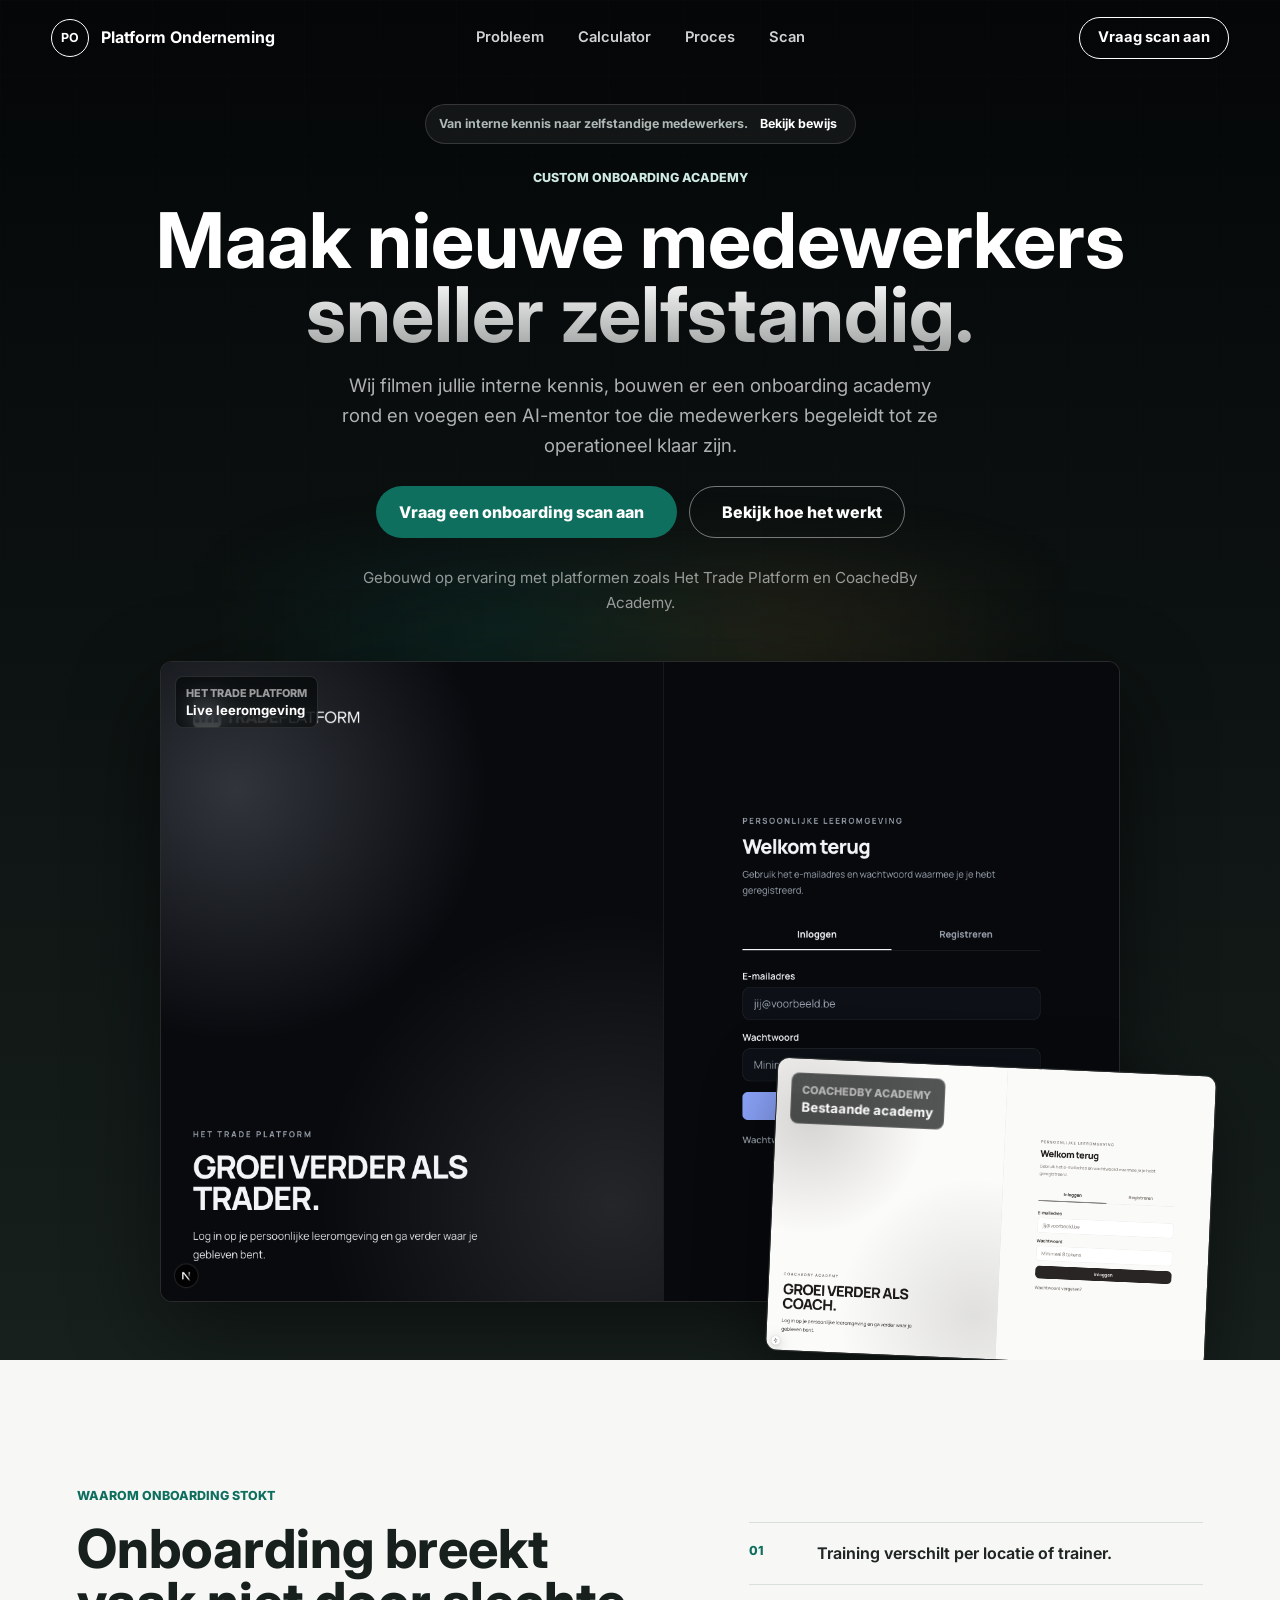
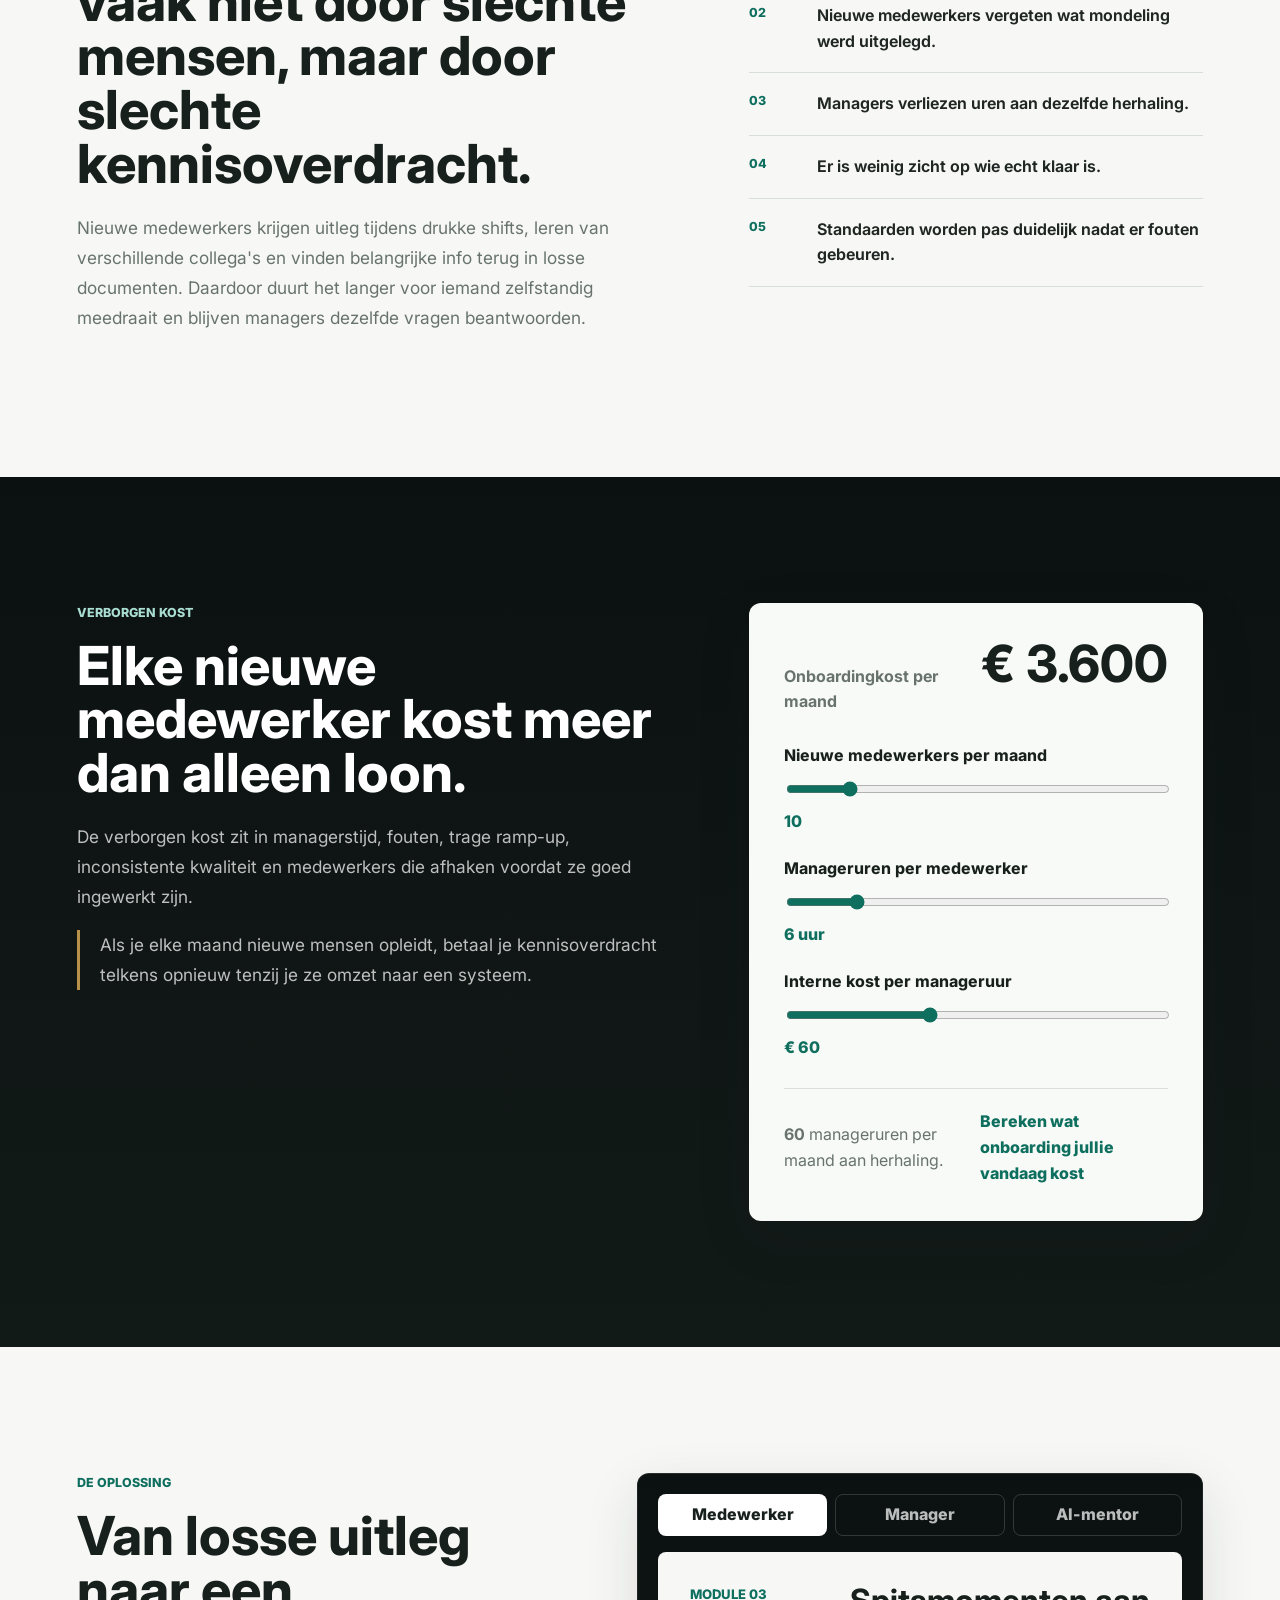
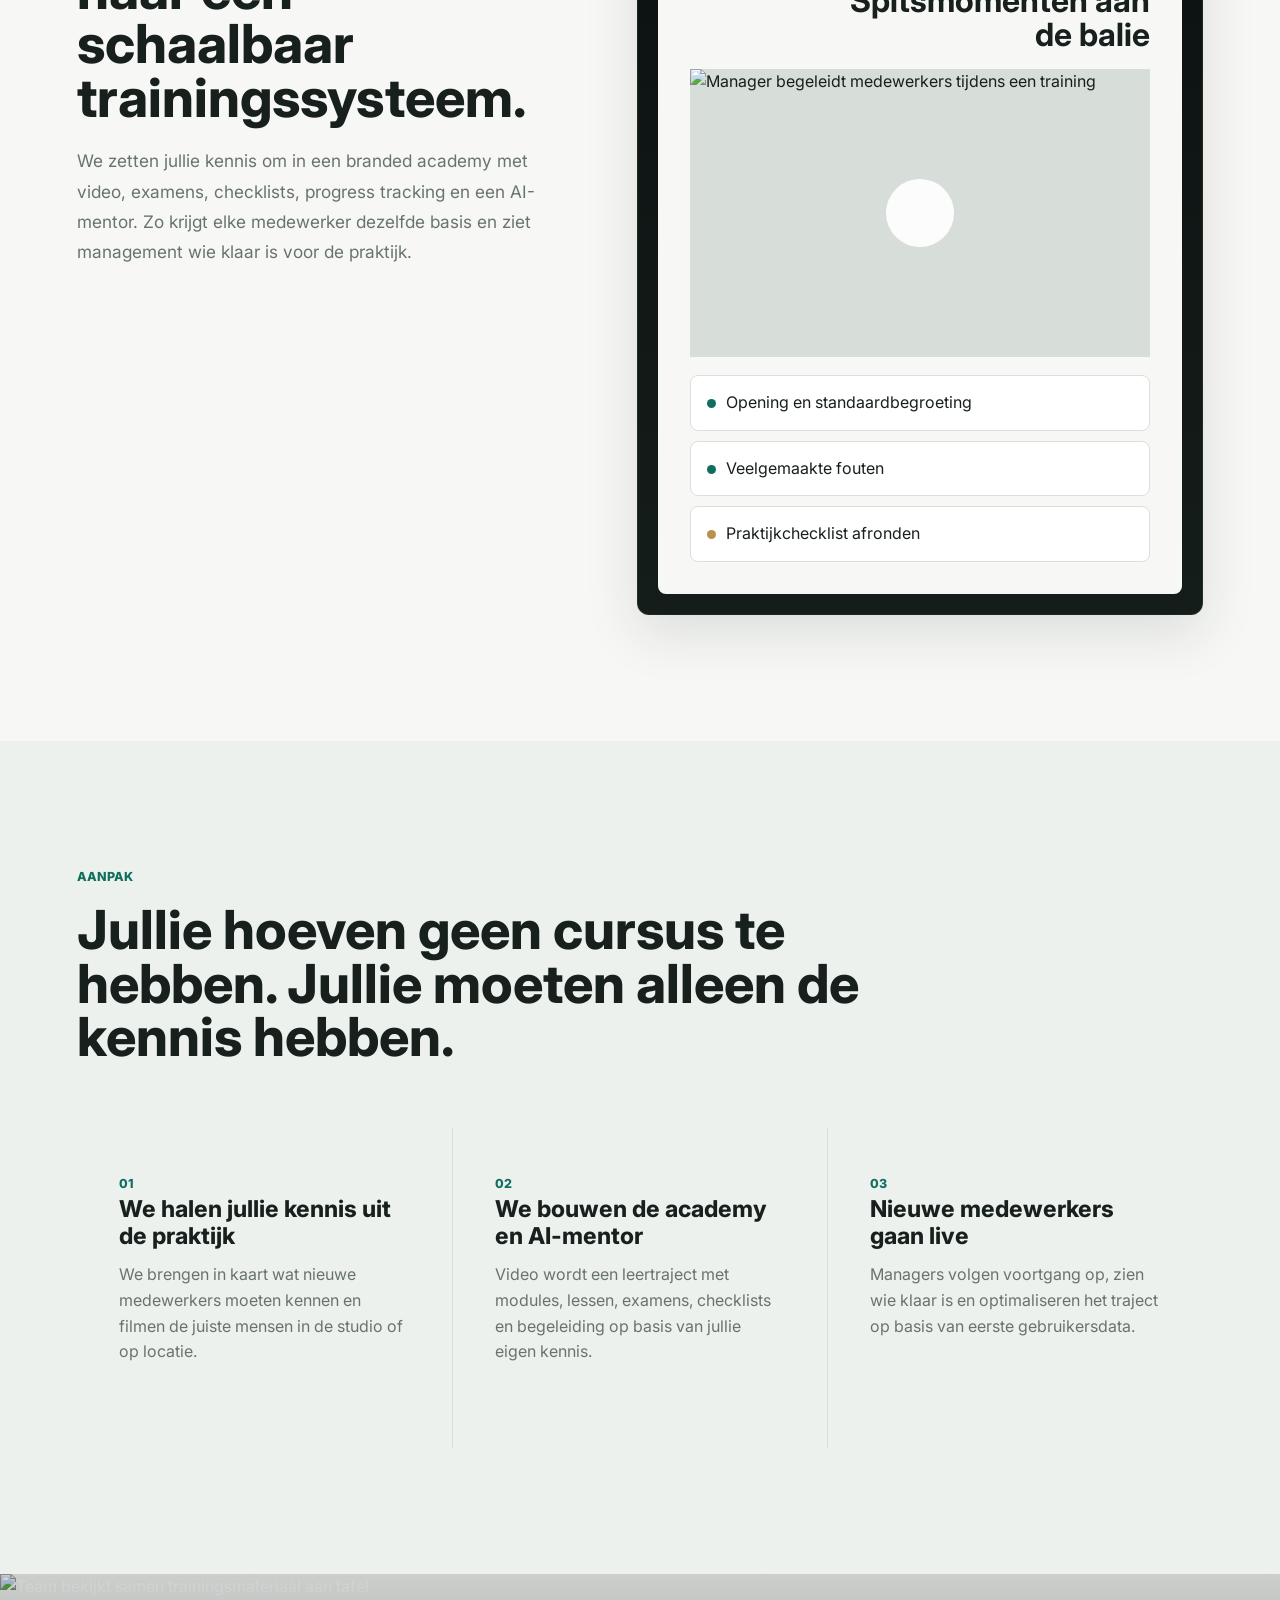
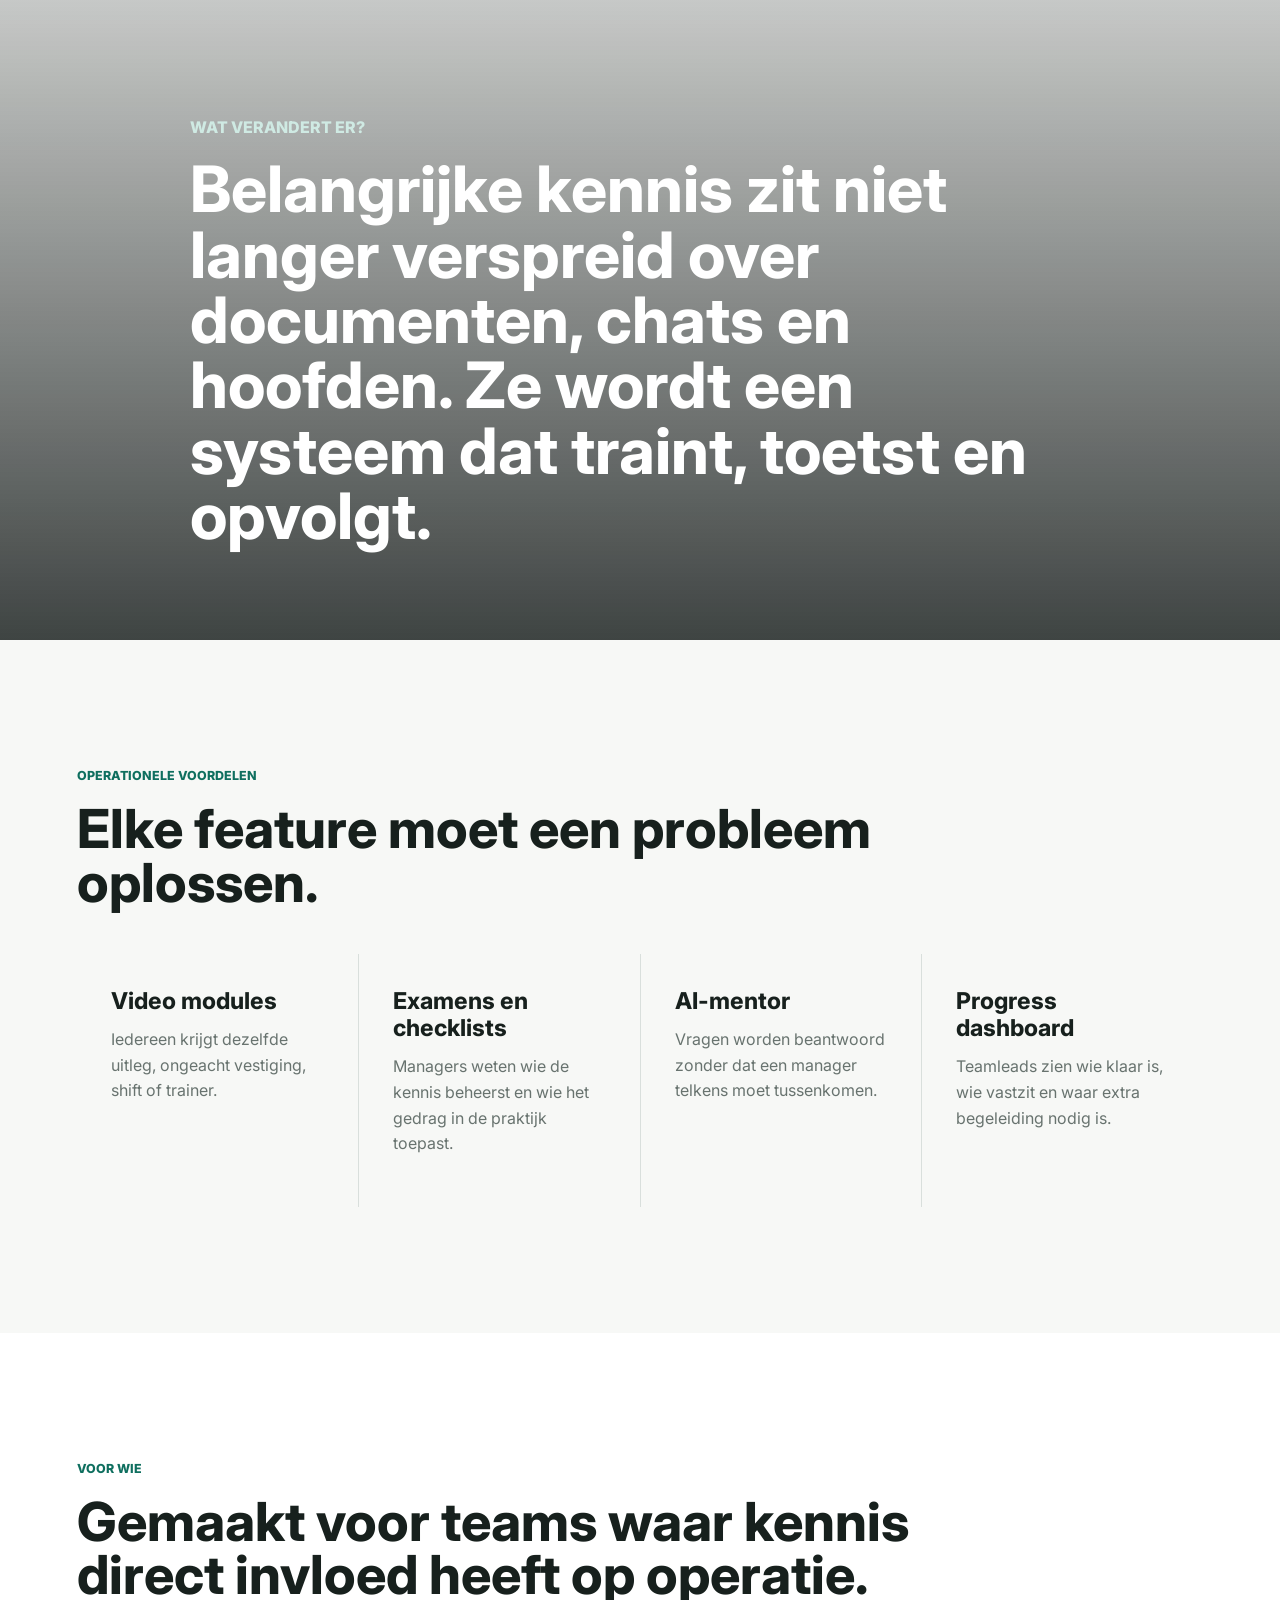
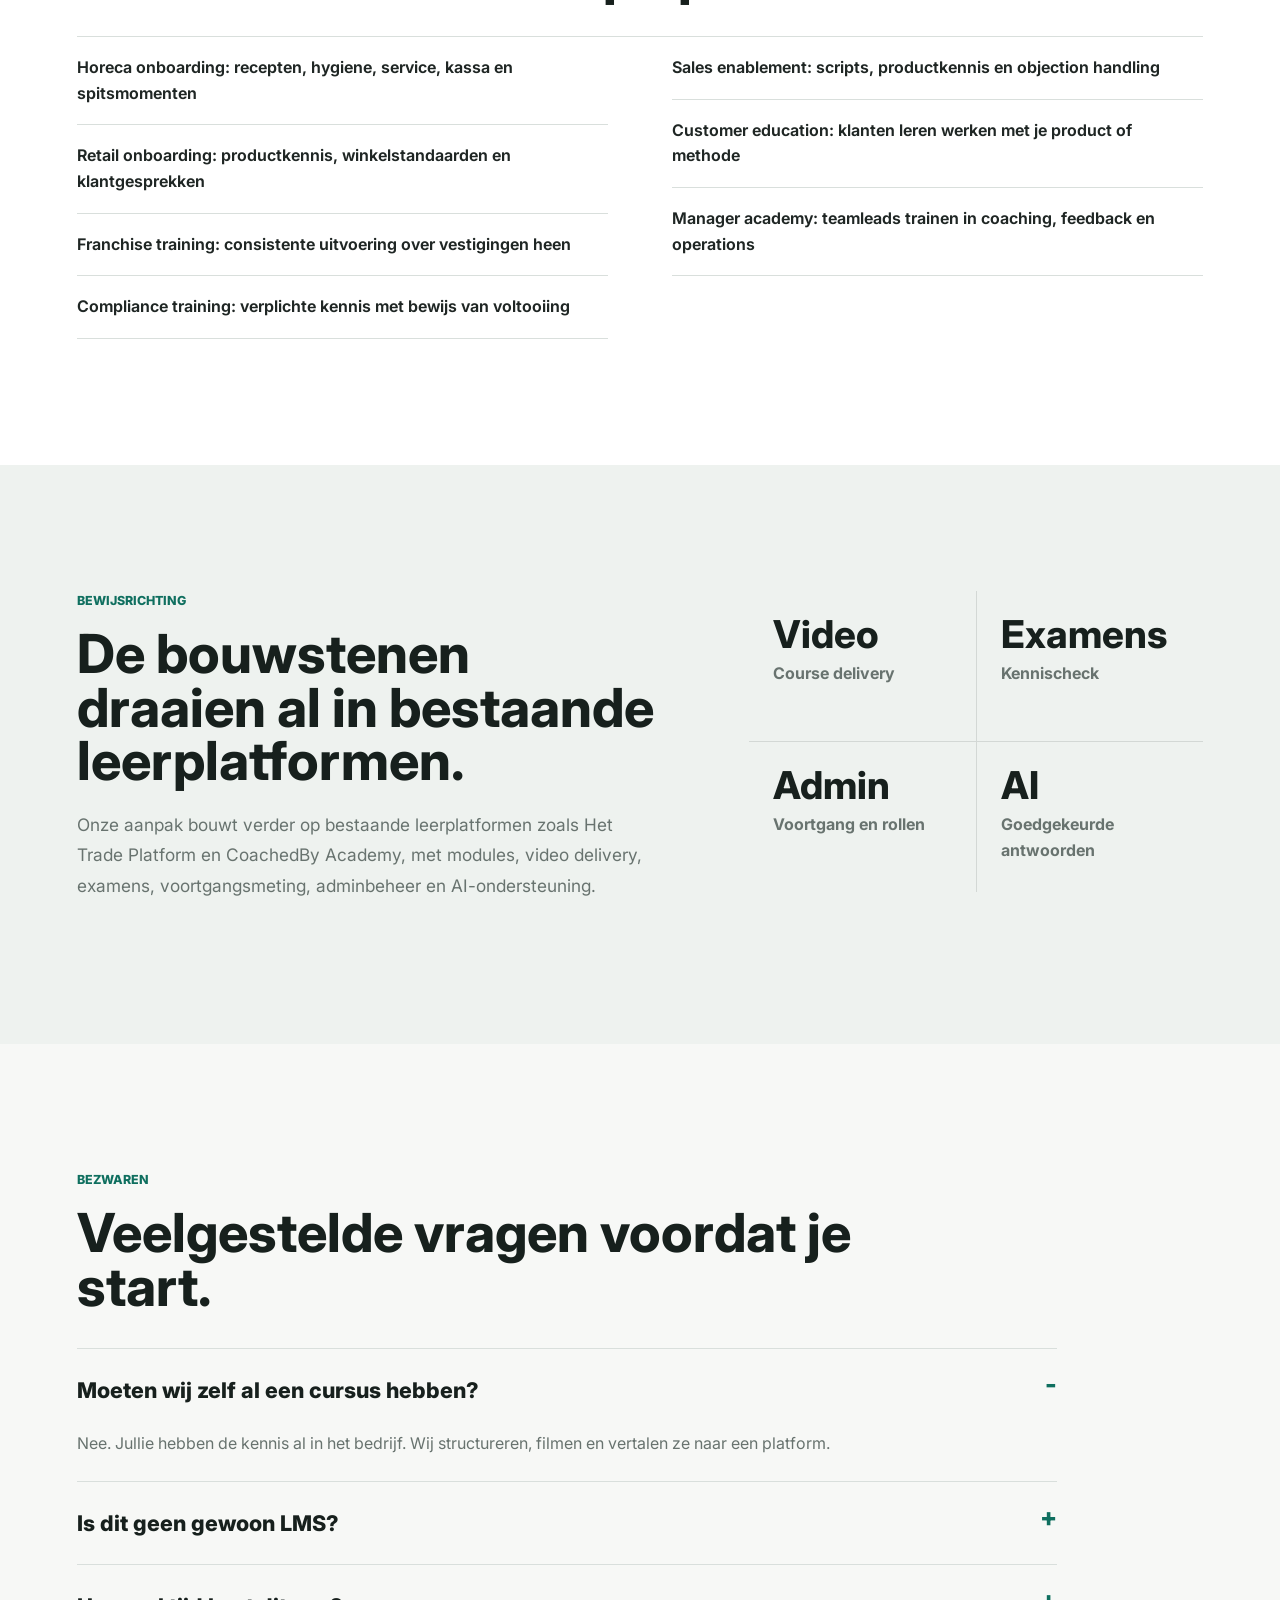
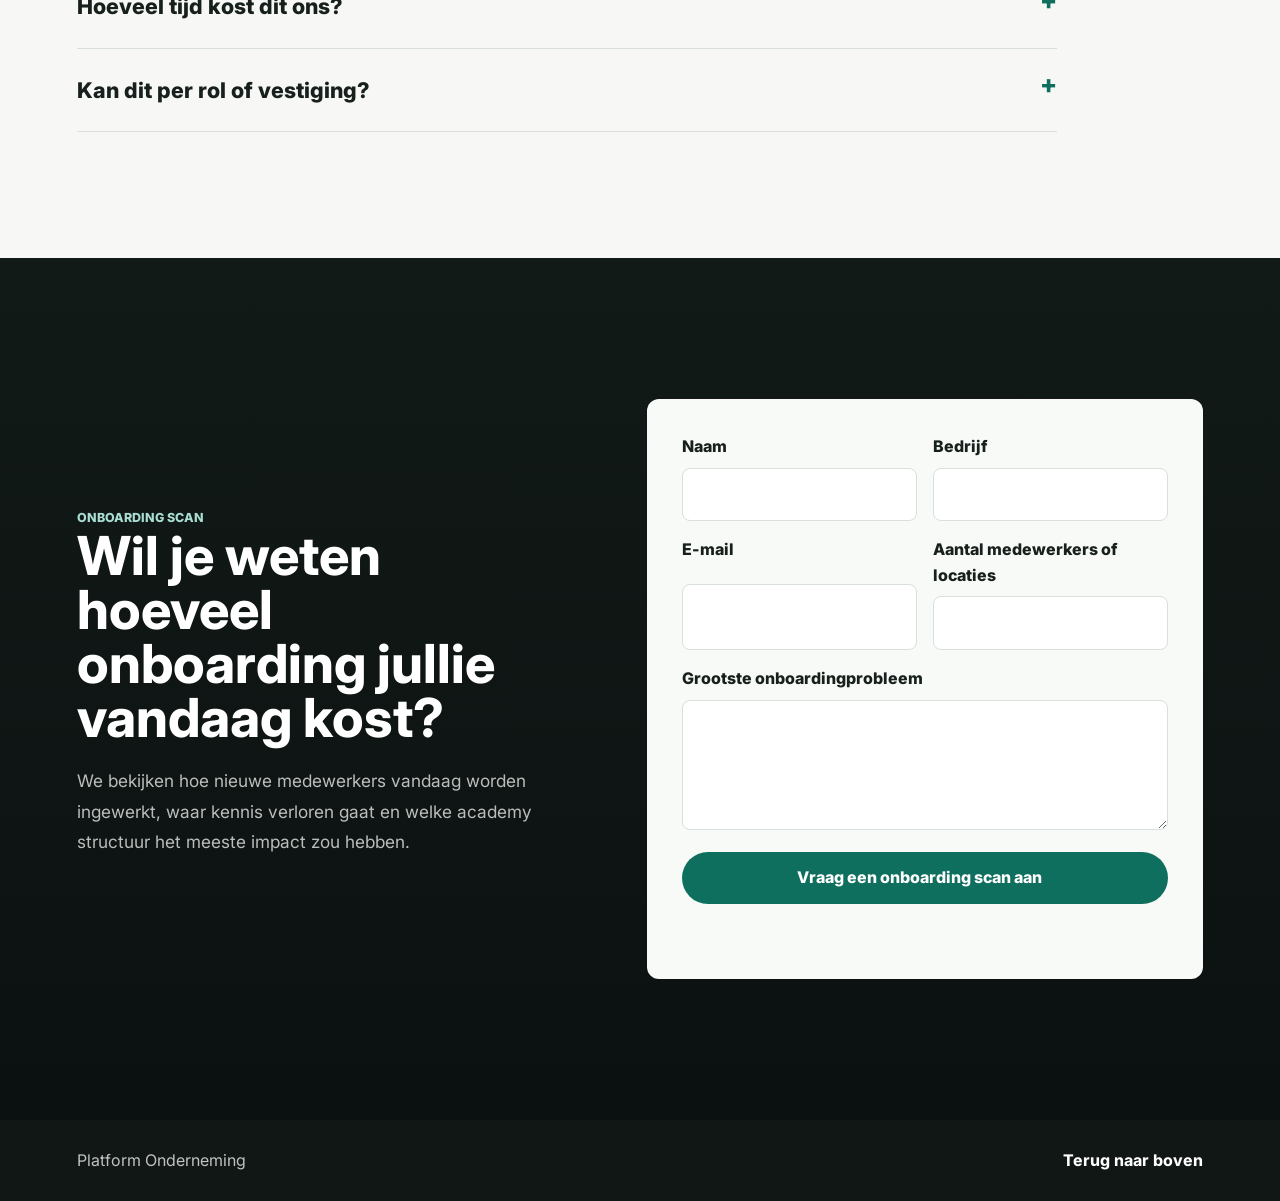
==== index.html @ cccc8279 "Add platform onderneming landing page" ====
<!doctype html>
<html lang="nl">
  <head>
    <meta charset="utf-8" />
    <meta name="viewport" content="width=device-width, initial-scale=1" />
    <title>Custom Onboarding Academy | Platform Onderneming</title>
    <meta
      name="description"
      content="Maak nieuwe medewerkers sneller zelfstandig met een branded onboarding academy, video, examens, checklists en een AI-mentor op basis van jullie eigen kennis."
    />
    <link rel="icon" href="favicon.svg" type="image/svg+xml" />
    <link rel="preconnect" href="https://fonts.googleapis.com" />
    <link rel="preconnect" href="https://fonts.gstatic.com" crossorigin />
    <link
      href="https://fonts.googleapis.com/css2?family=Inter:wght@400;500;600;700;800&display=swap"
      rel="stylesheet"
    />
    <link rel="stylesheet" href="styles.css" />
    <script src="https://unpkg.com/lucide@latest/dist/umd/lucide.min.js" defer></script>
    <script src="script.js" defer></script>
  </head>
  <body>
    <header class="site-header" aria-label="Hoofdnavigatie">
      <a class="brand" href="#top" aria-label="Platform Onderneming home">
        <span class="brand-mark">PO</span>
        <span>Platform Onderneming</span>
      </a>
      <nav class="nav-links" aria-label="Pagina">
        <a href="#probleem">Probleem</a>
        <a href="#kosten">Calculator</a>
        <a href="#proces">Proces</a>
        <a href="#scan">Scan</a>
      </nav>
      <a class="header-cta" href="#scan">Vraag scan aan</a>
    </header>

    <main id="top">
      <section class="hero" aria-labelledby="hero-title">
        <div class="hero-content">
          <aside class="hero-pill reveal">
            <span>Van interne kennis naar zelfstandige medewerkers.</span>
            <a href="#proof-title">
              <span>Bekijk bewijs</span>
              <i data-lucide="arrow-right" aria-hidden="true"></i>
            </a>
          </aside>
          <p class="eyebrow reveal">Custom Onboarding Academy</p>
          <h1 id="hero-title" class="reveal">Maak nieuwe medewerkers sneller zelfstandig.</h1>
          <p class="hero-copy reveal">
            Wij filmen jullie interne kennis, bouwen er een onboarding academy rond en voegen
            een AI-mentor toe die medewerkers begeleidt tot ze operationeel klaar zijn.
          </p>
          <div class="hero-actions reveal">
            <a class="button primary" href="#scan">
              <span>Vraag een onboarding scan aan</span>
              <i data-lucide="arrow-right" aria-hidden="true"></i>
            </a>
            <a class="button ghost" href="#proces">
              <i data-lucide="play-circle" aria-hidden="true"></i>
              <span>Bekijk hoe het werkt</span>
            </a>
          </div>
          <p class="trust-line reveal">
            Gebouwd op ervaring met platformen zoals Het Trade Platform en CoachedBy Academy.
          </p>
        </div>
        <div class="hero-screenshots reveal" aria-label="Actuele screenshots van bestaande leerplatformen">
          <div class="screenshot-shell screenshot-shell-main">
            <div class="screenshot-label">
              <span>Het Trade Platform</span>
              <strong>Live leeromgeving</strong>
            </div>
            <img
              src="assets/platforms/htp2-current.png"
              alt="Screenshot van Het Trade Platform loginomgeving"
              loading="eager"
            />
          </div>
          <div class="screenshot-shell screenshot-shell-secondary">
            <div class="screenshot-label">
              <span>CoachedBy Academy</span>
              <strong>Bestaande academy</strong>
            </div>
            <img
              src="assets/platforms/coachedby-current.png"
              alt="Screenshot van CoachedBy Academy loginomgeving"
              loading="eager"
            />
          </div>
        </div>
      </section>

      <section id="probleem" class="section problem-section">
        <div class="section-kicker reveal">Waarom onboarding stokt</div>
        <div class="split-layout">
          <div class="section-copy reveal">
            <h2>Onboarding breekt vaak niet door slechte mensen, maar door slechte kennisoverdracht.</h2>
            <p>
              Nieuwe medewerkers krijgen uitleg tijdens drukke shifts, leren van verschillende
              collega's en vinden belangrijke info terug in losse documenten. Daardoor duurt het
              langer voor iemand zelfstandig meedraait en blijven managers dezelfde vragen beantwoorden.
            </p>
          </div>
          <div class="problem-list reveal" aria-label="Veelvoorkomende onboardingproblemen">
            <div>
              <span>01</span>
              <p>Training verschilt per locatie of trainer.</p>
            </div>
            <div>
              <span>02</span>
              <p>Nieuwe medewerkers vergeten wat mondeling werd uitgelegd.</p>
            </div>
            <div>
              <span>03</span>
              <p>Managers verliezen uren aan dezelfde herhaling.</p>
            </div>
            <div>
              <span>04</span>
              <p>Er is weinig zicht op wie echt klaar is.</p>
            </div>
            <div>
              <span>05</span>
              <p>Standaarden worden pas duidelijk nadat er fouten gebeuren.</p>
            </div>
          </div>
        </div>
      </section>

      <section id="kosten" class="section cost-section" aria-labelledby="cost-title">
        <div class="cost-grid">
          <div class="section-copy reveal">
            <div class="section-kicker">Verborgen kost</div>
            <h2 id="cost-title">Elke nieuwe medewerker kost meer dan alleen loon.</h2>
            <p>
              De verborgen kost zit in managerstijd, fouten, trage ramp-up, inconsistente kwaliteit
              en medewerkers die afhaken voordat ze goed ingewerkt zijn.
            </p>
            <p class="callout">
              Als je elke maand nieuwe mensen opleidt, betaal je kennisoverdracht telkens opnieuw
              tenzij je ze omzet naar een systeem.
            </p>
          </div>

          <form class="calculator reveal" aria-label="Onboardingkost calculator">
            <div class="calculator-head">
              <span>Onboardingkost per maand</span>
              <strong id="monthly-cost">EUR 3.600</strong>
            </div>
            <label>
              <span>Nieuwe medewerkers per maand</span>
              <input id="new-hires" type="range" min="1" max="60" value="10" />
              <output for="new-hires" id="new-hires-value">10</output>
            </label>
            <label>
              <span>Manageruren per medewerker</span>
              <input id="training-hours" type="range" min="1" max="30" value="6" />
              <output for="training-hours" id="training-hours-value">6 uur</output>
            </label>
            <label>
              <span>Interne kost per manageruur</span>
              <input id="hour-cost" type="range" min="25" max="120" step="5" value="60" />
              <output for="hour-cost" id="hour-cost-value">EUR 60</output>
            </label>
            <div class="calculator-foot">
              <p><strong id="monthly-hours">60</strong> manageruren per maand aan herhaling.</p>
              <a href="#scan">Bereken wat onboarding jullie vandaag kost</a>
            </div>
          </form>
        </div>
      </section>

      <section class="section solution-section" aria-labelledby="solution-title">
        <div class="solution-copy reveal">
          <div class="section-kicker">De oplossing</div>
          <h2 id="solution-title">Van losse uitleg naar een schaalbaar trainingssysteem.</h2>
          <p>
            We zetten jullie kennis om in een branded academy met video, examens, checklists,
            progress tracking en een AI-mentor. Zo krijgt elke medewerker dezelfde basis en ziet
            management wie klaar is voor de praktijk.
          </p>
        </div>

        <div class="platform-showcase reveal" aria-label="Voorbeelden van platformweergaven">
          <div class="screen-tabs" role="tablist" aria-label="Platformvoorbeeld">
            <button class="screen-tab active" type="button" data-screen="learner" role="tab" aria-selected="true">
              Medewerker
            </button>
            <button class="screen-tab" type="button" data-screen="admin" role="tab" aria-selected="false">
              Manager
            </button>
            <button class="screen-tab" type="button" data-screen="mentor" role="tab" aria-selected="false">
              AI-mentor
            </button>
          </div>

          <div class="platform-screen active" data-panel="learner">
            <div class="screen-top">
              <span>Module 03</span>
              <strong>Spitsmomenten aan de balie</strong>
            </div>
            <div class="video-frame">
              <img
                src="https://images.unsplash.com/photo-1556740758-90de374c12ad?auto=format&fit=crop&w=1200&q=80"
                alt="Manager begeleidt medewerkers tijdens een training"
              />
              <button type="button" aria-label="Video afspelen">
                <i data-lucide="play" aria-hidden="true"></i>
              </button>
            </div>
            <div class="lesson-list">
              <span class="done">Opening en standaardbegroeting</span>
              <span class="done">Veelgemaakte fouten</span>
              <span>Praktijkchecklist afronden</span>
            </div>
          </div>

          <div class="platform-screen" data-panel="admin">
            <div class="screen-top">
              <span>Teamdashboard</span>
              <strong>Wie is klaar voor de praktijk?</strong>
            </div>
            <div class="progress-rows">
              <div><span>Noor</span><progress max="100" value="92"></progress><strong>92%</strong></div>
              <div><span>Bilal</span><progress max="100" value="76"></progress><strong>76%</strong></div>
              <div><span>Lena</span><progress max="100" value="61"></progress><strong>61%</strong></div>
              <div><span>Sam</span><progress max="100" value="48"></progress><strong>48%</strong></div>
            </div>
            <p class="screen-note">Teamleads zien waar iemand vastzit en sturen gericht bij.</p>
          </div>

          <div class="platform-screen" data-panel="mentor">
            <div class="screen-top">
              <span>AI-mentor</span>
              <strong>Antwoord op basis van jullie standaarden</strong>
            </div>
            <div class="chat">
              <p class="question">Wat doe ik als de klant een allergie meldt tijdens de lunchshift?</p>
              <p class="answer">
                Volg eerst de allergiechecklist. Herhaal de allergie hardop, verwittig de shiftlead
                en gebruik alleen de goedgekeurde productinformatie uit module 04.
              </p>
            </div>
            <p class="screen-note">Geen losse chatbot, maar begeleiding op basis van goedgekeurde kennis.</p>
          </div>
        </div>
      </section>

      <section id="proces" class="section process-section" aria-labelledby="process-title">
        <div class="section-copy reveal">
          <div class="section-kicker">Aanpak</div>
          <h2 id="process-title">Jullie hoeven geen cursus te hebben. Jullie moeten alleen de kennis hebben.</h2>
        </div>
        <div class="process-steps">
          <article class="process-step reveal">
            <span>01</span>
            <h3>We halen jullie kennis uit de praktijk</h3>
            <p>
              We brengen in kaart wat nieuwe medewerkers moeten kennen en filmen de juiste mensen
              in de studio of op locatie.
            </p>
          </article>
          <article class="process-step reveal">
            <span>02</span>
            <h3>We bouwen de academy en AI-mentor</h3>
            <p>
              Video wordt een leertraject met modules, lessen, examens, checklists en begeleiding
              op basis van jullie eigen kennis.
            </p>
          </article>
          <article class="process-step reveal">
            <span>03</span>
            <h3>Nieuwe medewerkers gaan live</h3>
            <p>
              Managers volgen voortgang op, zien wie klaar is en optimaliseren het traject op basis
              van eerste gebruikersdata.
            </p>
          </article>
        </div>
      </section>

      <section class="media-band" aria-label="Training in de praktijk">
        <img
          src="https://images.unsplash.com/photo-1521737711867-e3b97375f902?auto=format&fit=crop&w=1800&q=80"
          alt="Team bekijkt samen trainingsmateriaal aan tafel"
        />
        <div class="media-band-copy reveal">
          <span>Wat verandert er?</span>
          <p>
            Belangrijke kennis zit niet langer verspreid over documenten, chats en hoofden. Ze wordt
            een systeem dat traint, toetst en opvolgt.
          </p>
        </div>
      </section>

      <section class="section benefits-section" aria-labelledby="benefits-title">
        <div class="section-copy reveal">
          <div class="section-kicker">Operationele voordelen</div>
          <h2 id="benefits-title">Elke feature moet een probleem oplossen.</h2>
        </div>
        <div class="benefit-list">
          <article class="benefit reveal">
            <i data-lucide="video" aria-hidden="true"></i>
            <h3>Video modules</h3>
            <p>Iedereen krijgt dezelfde uitleg, ongeacht vestiging, shift of trainer.</p>
          </article>
          <article class="benefit reveal">
            <i data-lucide="clipboard-check" aria-hidden="true"></i>
            <h3>Examens en checklists</h3>
            <p>Managers weten wie de kennis beheerst en wie het gedrag in de praktijk toepast.</p>
          </article>
          <article class="benefit reveal">
            <i data-lucide="bot" aria-hidden="true"></i>
            <h3>AI-mentor</h3>
            <p>Vragen worden beantwoord zonder dat een manager telkens moet tussenkomen.</p>
          </article>
          <article class="benefit reveal">
            <i data-lucide="bar-chart-3" aria-hidden="true"></i>
            <h3>Progress dashboard</h3>
            <p>Teamleads zien wie klaar is, wie vastzit en waar extra begeleiding nodig is.</p>
          </article>
        </div>
      </section>

      <section class="section usecases-section" aria-labelledby="usecases-title">
        <div class="section-copy reveal">
          <div class="section-kicker">Voor wie</div>
          <h2 id="usecases-title">Gemaakt voor teams waar kennis direct invloed heeft op operatie.</h2>
        </div>
        <div class="usecase-columns reveal">
          <ul>
            <li>Horeca onboarding: recepten, hygiene, service, kassa en spitsmomenten</li>
            <li>Retail onboarding: productkennis, winkelstandaarden en klantgesprekken</li>
            <li>Franchise training: consistente uitvoering over vestigingen heen</li>
            <li>Compliance training: verplichte kennis met bewijs van voltooiing</li>
          </ul>
          <ul>
            <li>Sales enablement: scripts, productkennis en objection handling</li>
            <li>Customer education: klanten leren werken met je product of methode</li>
            <li>Manager academy: teamleads trainen in coaching, feedback en operations</li>
          </ul>
        </div>
      </section>

      <section class="section proof-section" aria-labelledby="proof-title">
        <div class="proof-layout">
          <div class="section-copy reveal">
            <div class="section-kicker">Bewijsrichting</div>
            <h2 id="proof-title">De bouwstenen draaien al in bestaande leerplatformen.</h2>
            <p>
              Onze aanpak bouwt verder op bestaande leerplatformen zoals Het Trade Platform en
              CoachedBy Academy, met modules, video delivery, examens, voortgangsmeting,
              adminbeheer en AI-ondersteuning.
            </p>
          </div>
          <div class="proof-metrics reveal" aria-label="Platformbouwstenen">
            <div><strong>Video</strong><span>Course delivery</span></div>
            <div><strong>Examens</strong><span>Kennischeck</span></div>
            <div><strong>Admin</strong><span>Voortgang en rollen</span></div>
            <div><strong>AI</strong><span>Goedgekeurde antwoorden</span></div>
          </div>
        </div>
      </section>

      <section class="section faq-section" aria-labelledby="faq-title">
        <div class="section-copy reveal">
          <div class="section-kicker">Bezwaren</div>
          <h2 id="faq-title">Veelgestelde vragen voordat je start.</h2>
        </div>
        <div class="faq-list reveal">
          <details open>
            <summary>Moeten wij zelf al een cursus hebben?</summary>
            <p>Nee. Jullie hebben de kennis al in het bedrijf. Wij structureren, filmen en vertalen ze naar een platform.</p>
          </details>
          <details>
            <summary>Is dit geen gewoon LMS?</summary>
            <p>Nee. Een LMS is software. Wij leveren strategie, opname, contentstructuur, platform, AI-mentor en launch.</p>
          </details>
          <details>
            <summary>Hoeveel tijd kost dit ons?</summary>
            <p>We beperken jullie input tot workshops, feedbackmomenten en opnameblokken. De uitvoering ligt bij ons.</p>
          </details>
          <details>
            <summary>Kan dit per rol of vestiging?</summary>
            <p>Ja. Content kan per functie, locatie, team of access level ingericht worden.</p>
          </details>
        </div>
      </section>

      <section id="scan" class="final-cta" aria-labelledby="scan-title">
        <div class="final-copy reveal">
          <span>Onboarding scan</span>
          <h2 id="scan-title">Wil je weten hoeveel onboarding jullie vandaag kost?</h2>
          <p>
            We bekijken hoe nieuwe medewerkers vandaag worden ingewerkt, waar kennis verloren gaat
            en welke academy structuur het meeste impact zou hebben.
          </p>
        </div>
        <form class="scan-form reveal">
          <label>
            <span>Naam</span>
            <input type="text" name="naam" autocomplete="name" required />
          </label>
          <label>
            <span>Bedrijf</span>
            <input type="text" name="bedrijf" autocomplete="organization" required />
          </label>
          <label>
            <span>E-mail</span>
            <input type="email" name="email" autocomplete="email" required />
          </label>
          <label>
            <span>Aantal medewerkers of locaties</span>
            <input type="text" name="grootte" required />
          </label>
          <label class="full">
            <span>Grootste onboardingprobleem</span>
            <textarea name="probleem" rows="4" required></textarea>
          </label>
          <button class="button primary" type="submit">
            <span>Vraag een onboarding scan aan</span>
            <i data-lucide="arrow-right" aria-hidden="true"></i>
          </button>
          <p class="form-status" role="status" aria-live="polite"></p>
        </form>
      </section>
    </main>

    <footer class="site-footer">
      <p>Platform Onderneming</p>
      <a href="#top">Terug naar boven</a>
    </footer>
  </body>
</html>
---- styles.css ----
:root {
  --ink: #17201d;
  --muted: #68736f;
  --line: #d9dfdc;
  --paper: #f7f8f6;
  --white: #ffffff;
  --panel: #eef2ef;
  --accent: #0f6f5f;
  --accent-dark: #0b5146;
  --gold: #b9924a;
  --charcoal: #1f2624;
  --surface-dark: #0b1110;
  --surface-mid: #121a18;
  --shadow: 0 18px 54px rgba(23, 32, 29, 0.12);
  --header-height: 76px;
}

* {
  box-sizing: border-box;
}

html {
  scroll-behavior: smooth;
}

body {
  margin: 0;
  background: var(--paper);
  color: var(--ink);
  font-family: "Inter", system-ui, -apple-system, BlinkMacSystemFont, "Segoe UI", sans-serif;
  font-size: 16px;
  line-height: 1.6;
  -webkit-font-smoothing: antialiased;
}

body::selection {
  background: rgba(15, 111, 95, 0.2);
}

a {
  color: inherit;
  text-decoration: none;
}

img {
  display: block;
  max-width: 100%;
}

button,
input,
textarea {
  font: inherit;
}

.site-header {
  position: fixed;
  z-index: 20;
  top: 0;
  left: 0;
  right: 0;
  height: var(--header-height);
  display: grid;
  grid-template-columns: minmax(max-content, 1fr) auto minmax(max-content, 1fr);
  align-items: center;
  padding: 0 clamp(18px, 4vw, 56px);
  color: var(--white);
  transition: background 220ms ease, color 220ms ease, box-shadow 220ms ease;
}

.site-header.scrolled {
  background: rgba(4, 6, 7, 0.78);
  color: var(--white);
  box-shadow: 0 1px 0 rgba(255, 255, 255, 0.08);
  backdrop-filter: blur(18px);
}

.site-header.past-hero {
  background: rgba(247, 248, 246, 0.94);
  color: var(--ink);
  box-shadow: 0 1px 0 rgba(23, 32, 29, 0.08);
}

.brand,
.nav-links,
.header-cta {
  display: flex;
  align-items: center;
}

.brand {
  gap: 12px;
  font-weight: 700;
}

.brand-mark {
  width: 38px;
  height: 38px;
  display: grid;
  place-items: center;
  border: 1px solid currentColor;
  border-radius: 50%;
  font-size: 0.78rem;
}

.nav-links {
  gap: clamp(18px, 3vw, 34px);
  font-size: 0.92rem;
  font-weight: 600;
}

.nav-links a {
  opacity: 0.82;
}

.nav-links a:hover {
  opacity: 1;
}

.header-cta {
  justify-self: end;
  min-height: 42px;
  padding: 0 18px;
  border: 1px solid currentColor;
  border-radius: 999px;
  font-size: 0.92rem;
  font-weight: 700;
}

.hero {
  position: relative;
  min-height: 94svh;
  display: grid;
  justify-items: center;
  align-items: start;
  overflow: hidden;
  padding: calc(var(--header-height) + 28px) clamp(16px, 4vw, 56px) 0;
  background:
    linear-gradient(180deg, #040607 0%, #0c1211 48%, #17201d 100%),
    #040607;
  color: var(--white);
}

.hero::before {
  content: "";
  position: absolute;
  inset: 0;
  background:
    linear-gradient(rgba(255, 255, 255, 0.035) 1px, transparent 1px),
    linear-gradient(90deg, rgba(255, 255, 255, 0.035) 1px, transparent 1px);
  background-size: 76px 76px;
  mask-image: linear-gradient(180deg, rgba(0, 0, 0, 0.68), transparent 72%);
  opacity: 0.38;
  pointer-events: none;
}

.hero-content {
  position: relative;
  z-index: 2;
  display: grid;
  justify-items: center;
  width: min(1060px, 100%);
  padding: 0;
  text-align: center;
}

.eyebrow,
.section-kicker,
.final-copy span {
  margin: 0 0 16px;
  color: var(--accent);
  font-size: 0.78rem;
  font-weight: 800;
  letter-spacing: 0;
  text-transform: uppercase;
}

.hero .eyebrow {
  color: #cfeae3;
}

.hero-pill {
  display: inline-flex;
  flex-wrap: wrap;
  align-items: center;
  justify-content: center;
  gap: 8px 12px;
  max-width: 100%;
  margin-bottom: 24px;
  padding: 9px 13px;
  border: 1px solid rgba(255, 255, 255, 0.14);
  border-radius: 999px;
  background: rgba(255, 255, 255, 0.06);
  color: #aeb9b5;
  backdrop-filter: blur(12px);
  font-size: 0.78rem;
  font-weight: 700;
}

.hero-pill a {
  display: inline-flex;
  align-items: center;
  gap: 5px;
  color: var(--white);
  transition: transform 180ms ease, color 180ms ease;
}

.hero-pill a:hover {
  color: #cfeae3;
  transform: translateX(2px);
}

.hero-pill svg {
  width: 13px;
  height: 13px;
}

h1,
h2,
h3,
p {
  margin-top: 0;
}

h1,
h2 {
  font-family: "Inter", system-ui, sans-serif;
  line-height: 1;
  letter-spacing: 0;
  overflow-wrap: normal;
}

h1 {
  max-width: 1040px;
  margin-bottom: 20px;
  background: linear-gradient(180deg, #ffffff 0%, #ffffff 48%, rgba(255, 255, 255, 0.62) 100%);
  background-clip: text;
  color: transparent;
  font-family: "Inter", system-ui, sans-serif;
  font-size: clamp(3rem, 6vw, 5.8rem);
  font-weight: 700;
  line-height: 0.96;
}

h2 {
  max-width: 860px;
  margin-bottom: 22px;
  font-size: clamp(2.15rem, 4.2vw, 4.25rem);
  font-weight: 750;
  letter-spacing: 0;
}

h3 {
  margin-bottom: 12px;
  font-size: clamp(1.12rem, 2vw, 1.45rem);
  line-height: 1.18;
  font-weight: 750;
}

.hero-copy {
  max-width: 610px;
  margin-bottom: 26px;
  color: rgba(255, 255, 255, 0.68);
  font-size: clamp(1rem, 1.6vw, 1.16rem);
}

.hero-actions {
  display: flex;
  flex-wrap: wrap;
  gap: 12px;
  margin-bottom: 28px;
}

.button {
  display: inline-flex;
  align-items: center;
  justify-content: center;
  gap: 10px;
  min-height: 52px;
  padding: 0 22px;
  border: 1px solid transparent;
  border-radius: 999px;
  cursor: pointer;
  font-weight: 800;
  transition: transform 180ms ease, background 180ms ease, border-color 180ms ease;
}

.button svg {
  width: 19px;
  height: 19px;
}

.button:hover {
  transform: translateY(-2px);
}

.button.primary {
  background: var(--accent);
  color: var(--white);
}

.button.primary:hover {
  background: var(--accent-dark);
}

.button.ghost {
  border-color: rgba(255, 255, 255, 0.44);
  color: var(--white);
}

.button.ghost:hover {
  border-color: rgba(255, 255, 255, 0.82);
  background: rgba(255, 255, 255, 0.1);
}

.trust-line {
  max-width: 600px;
  margin: 0;
  color: rgba(255, 255, 255, 0.56);
  font-size: 0.95rem;
}

.hero-screenshots {
  position: relative;
  z-index: 1;
  width: min(1120px, 100%);
  margin-top: clamp(26px, 4vw, 46px);
  padding-bottom: clamp(34px, 5vw, 58px);
}

.hero-screenshots::before {
  content: "";
  position: absolute;
  left: 50%;
  top: -14%;
  width: 78%;
  height: 44%;
  transform: translateX(-50%);
  background: linear-gradient(90deg, transparent, rgba(15, 111, 95, 0.24), rgba(215, 168, 75, 0.14), transparent);
  filter: blur(42px);
  opacity: 0.75;
  pointer-events: none;
}

.screenshot-shell {
  position: relative;
  overflow: hidden;
  border: 1px solid rgba(255, 255, 255, 0.12);
  border-radius: 12px;
  background: #0a0e0d;
  box-shadow: 0 28px 90px rgba(0, 0, 0, 0.48);
}

.screenshot-shell-main {
  width: min(960px, 88%);
  margin: 0 auto;
}

.screenshot-shell-secondary {
  position: absolute;
  right: -1%;
  bottom: 0;
  width: min(440px, 40%);
  transform: rotate(2.5deg);
  box-shadow: 0 24px 70px rgba(0, 0, 0, 0.44);
}

.screenshot-shell img {
  width: 100%;
  height: auto;
}

.screenshot-label {
  position: absolute;
  z-index: 2;
  left: 14px;
  top: 14px;
  display: grid;
  gap: 1px;
  padding: 8px 10px;
  border: 1px solid rgba(255, 255, 255, 0.12);
  border-radius: 8px;
  background: rgba(4, 6, 7, 0.68);
  color: var(--white);
  backdrop-filter: blur(12px);
}

.screenshot-label span {
  color: rgba(255, 255, 255, 0.58);
  font-size: 0.68rem;
  font-weight: 800;
  text-transform: uppercase;
}

.screenshot-label strong {
  font-size: 0.82rem;
  line-height: 1.15;
}

.section {
  padding: clamp(72px, 10vw, 126px) clamp(18px, 6vw, 92px);
}

.split-layout,
.cost-grid,
.proof-layout {
  display: grid;
  grid-template-columns: minmax(0, 1fr) minmax(320px, 0.78fr);
  gap: clamp(42px, 7vw, 90px);
  align-items: start;
}

.section-copy p,
.solution-copy p,
.final-copy p {
  max-width: 720px;
  color: var(--muted);
  font-size: clamp(1rem, 1.35vw, 1.12rem);
  line-height: 1.75;
}

.problem-list {
  border-top: 1px solid var(--line);
}

.problem-list div {
  display: grid;
  grid-template-columns: 50px 1fr;
  gap: 18px;
  padding: 18px 0;
  border-bottom: 1px solid var(--line);
}

.problem-list span,
.process-step span {
  color: var(--accent);
  font-size: 0.78rem;
  font-weight: 800;
}

.problem-list p {
  margin: 0;
  color: var(--charcoal);
  font-weight: 650;
}

.cost-section {
  background: linear-gradient(180deg, var(--surface-dark), var(--surface-mid));
  color: var(--white);
}

.cost-section .section-kicker {
  color: #a9ddd2;
}

.cost-section .section-copy p {
  color: rgba(255, 255, 255, 0.73);
}

.callout {
  padding-left: 20px;
  border-left: 3px solid var(--gold);
}

.calculator {
  padding: clamp(22px, 4vw, 34px);
  border: 1px solid rgba(255, 255, 255, 0.08);
  border-radius: 12px;
  background: #f8faf7;
  color: var(--ink);
  box-shadow: var(--shadow);
}

.calculator-head,
.calculator-foot {
  display: flex;
  justify-content: space-between;
  gap: 22px;
  align-items: baseline;
}

.calculator-head {
  margin-bottom: 28px;
}

.calculator-head span {
  color: var(--muted);
  font-weight: 700;
}

.calculator-head strong {
  font-size: clamp(1.9rem, 4vw, 3.2rem);
  font-weight: 760;
  line-height: 1;
}

.calculator label {
  display: grid;
  grid-template-columns: 1fr max-content;
  gap: 10px 18px;
  margin-bottom: 22px;
  color: var(--ink);
  font-weight: 750;
}

.calculator input[type="range"] {
  grid-column: 1 / -1;
  width: 100%;
  accent-color: var(--accent);
}

.calculator output {
  color: var(--accent);
  font-weight: 800;
}

.calculator-foot {
  align-items: center;
  margin-top: 28px;
  padding-top: 20px;
  border-top: 1px solid var(--line);
}

.calculator-foot p {
  margin: 0;
  color: var(--muted);
}

.calculator-foot a {
  color: var(--accent);
  font-weight: 800;
}

.solution-section {
  display: grid;
  grid-template-columns: minmax(0, 0.82fr) minmax(360px, 1fr);
  gap: clamp(42px, 8vw, 96px);
  align-items: start;
  background: var(--paper);
}

.solution-copy {
  align-self: start;
  position: sticky;
  top: 118px;
}

.platform-showcase {
  min-height: 640px;
  padding: 20px;
  border: 1px solid rgba(255, 255, 255, 0.08);
  border-radius: 12px;
  background: linear-gradient(180deg, #0b1110, #151d1b);
  color: var(--white);
  box-shadow: var(--shadow);
}

.screen-tabs {
  display: grid;
  grid-template-columns: repeat(3, 1fr);
  gap: 8px;
  margin-bottom: 16px;
}

.screen-tab {
  min-height: 42px;
  border: 1px solid rgba(255, 255, 255, 0.16);
  border-radius: 8px;
  background: transparent;
  color: rgba(255, 255, 255, 0.72);
  cursor: pointer;
  font-weight: 800;
}

.screen-tab.active {
  background: var(--white);
  color: var(--ink);
}

.platform-screen {
  display: none;
  min-height: 540px;
  padding: clamp(18px, 4vw, 32px);
  border-radius: 8px;
  background: #f7f8f6;
  color: var(--ink);
}

.platform-screen.active {
  display: block;
  animation: screenIn 340ms ease both;
}

.screen-top {
  display: flex;
  justify-content: space-between;
  gap: 20px;
  align-items: start;
  margin-bottom: 18px;
}

.screen-top span {
  color: var(--accent);
  font-size: 0.82rem;
  font-weight: 800;
  text-transform: uppercase;
}

.screen-top strong {
  max-width: 330px;
  text-align: right;
  font-size: clamp(1.2rem, 3vw, 2rem);
  line-height: 1.05;
}

.video-frame {
  position: relative;
  overflow: hidden;
  aspect-ratio: 16 / 10;
  background: #d7ddd9;
}

.video-frame img {
  width: 100%;
  height: 100%;
  object-fit: cover;
}

.video-frame button {
  position: absolute;
  left: 50%;
  top: 50%;
  width: 68px;
  height: 68px;
  display: grid;
  place-items: center;
  border: 0;
  border-radius: 50%;
  background: rgba(255, 255, 255, 0.92);
  color: var(--accent);
  transform: translate(-50%, -50%);
  cursor: pointer;
}

.lesson-list,
.progress-rows {
  display: grid;
  gap: 10px;
  margin-top: 18px;
}

.lesson-list span,
.chat p,
.progress-rows div {
  padding: 14px 16px;
  background: var(--white);
  border: 1px solid var(--line);
  border-radius: 8px;
}

.lesson-list span::before {
  content: "";
  display: inline-block;
  width: 9px;
  height: 9px;
  margin-right: 10px;
  border-radius: 50%;
  background: var(--gold);
}

.lesson-list .done::before {
  background: var(--accent);
}

.progress-rows div {
  display: grid;
  grid-template-columns: 80px 1fr 46px;
  gap: 14px;
  align-items: center;
}

progress {
  width: 100%;
  height: 10px;
  overflow: hidden;
  border: 0;
  border-radius: 999px;
  background: #dfe6e2;
}

progress::-webkit-progress-bar {
  background: #dfe6e2;
}

progress::-webkit-progress-value {
  background: var(--accent);
}

progress::-moz-progress-bar {
  background: var(--accent);
}

.screen-note {
  margin: 20px 0 0;
  color: var(--muted);
}

.chat {
  display: grid;
  gap: 16px;
  padding-top: 18px;
}

.chat .question {
  max-width: 78%;
  margin-left: auto;
  background: var(--accent);
  color: var(--white);
}

.chat .answer {
  max-width: 86%;
}

.process-section {
  background: #edf1ee;
}

.process-steps {
  display: grid;
  grid-template-columns: repeat(3, 1fr);
  gap: 1px;
  margin-top: clamp(32px, 5vw, 64px);
  background: var(--line);
}

.process-step {
  min-height: 320px;
  padding: clamp(24px, 4vw, 42px);
  background: #edf1ee;
}

.process-step p,
.benefit p {
  color: var(--muted);
}

.media-band {
  position: relative;
  min-height: 74svh;
  display: grid;
  align-items: end;
  overflow: hidden;
  color: var(--white);
}

.media-band::after {
  content: "";
  position: absolute;
  inset: 0;
  background: linear-gradient(0deg, rgba(11, 17, 16, 0.78), rgba(11, 17, 16, 0.18));
}

.media-band img {
  position: absolute;
  inset: 0;
  width: 100%;
  height: 100%;
  object-fit: cover;
}

.media-band-copy {
  position: relative;
  z-index: 1;
  width: min(900px, calc(100% - 36px));
  margin: 0 auto;
  padding-bottom: clamp(44px, 9vw, 92px);
}

.media-band-copy span {
  color: #cfeae3;
  font-weight: 800;
  text-transform: uppercase;
}

.media-band-copy p {
  margin: 16px 0 0;
  font-family: "Inter", system-ui, sans-serif;
  font-size: clamp(2rem, 5vw, 4.8rem);
  font-weight: 740;
  line-height: 1.02;
}

.benefit-list {
  display: grid;
  grid-template-columns: repeat(4, 1fr);
  gap: 1px;
  margin-top: 44px;
  background: var(--line);
}

.benefit {
  min-height: 250px;
  padding: clamp(22px, 3vw, 34px);
  background: var(--paper);
}

.benefit svg {
  width: 28px;
  height: 28px;
  margin-bottom: 34px;
  color: var(--accent);
}

.usecases-section {
  background: var(--white);
}

.usecase-columns {
  display: grid;
  grid-template-columns: repeat(2, 1fr);
  gap: clamp(28px, 5vw, 64px);
  margin-top: 34px;
  border-top: 1px solid var(--line);
}

.usecase-columns ul {
  margin: 0;
  padding: 0;
  list-style: none;
}

.usecase-columns li {
  padding: 18px 0;
  border-bottom: 1px solid var(--line);
  color: var(--charcoal);
  font-weight: 650;
}

.proof-section {
  background: #eef2ef;
}

.proof-metrics {
  display: grid;
  grid-template-columns: repeat(2, 1fr);
  gap: 1px;
  background: rgba(23, 32, 29, 0.12);
}

.proof-metrics div {
  min-height: 150px;
  padding: 24px;
  background: #eef2ef;
}

.proof-metrics strong {
  display: block;
  margin-bottom: 8px;
  font-size: clamp(1.5rem, 3vw, 2.4rem);
  font-weight: 760;
  line-height: 1;
}

.proof-metrics span {
  color: var(--muted);
  font-weight: 700;
}

.faq-list {
  max-width: 980px;
  margin-top: 34px;
  border-top: 1px solid var(--line);
}

details {
  border-bottom: 1px solid var(--line);
}

summary {
  position: relative;
  padding: 24px 42px 24px 0;
  cursor: pointer;
  font-size: clamp(1.08rem, 2vw, 1.35rem);
  font-weight: 800;
  list-style: none;
}

summary::-webkit-details-marker {
  display: none;
}

summary::after {
  content: "+";
  position: absolute;
  right: 0;
  top: 22px;
  color: var(--accent);
  font-size: 1.6rem;
  line-height: 1;
}

details[open] summary::after {
  content: "-";
}

details p {
  max-width: 760px;
  margin-bottom: 24px;
  color: var(--muted);
}

.final-cta {
  display: grid;
  grid-template-columns: minmax(0, 0.82fr) minmax(340px, 0.95fr);
  gap: clamp(38px, 7vw, 90px);
  padding: clamp(78px, 11vw, 142px) clamp(18px, 6vw, 92px);
  background: linear-gradient(180deg, var(--surface-mid), var(--surface-dark));
  color: var(--white);
}

.final-copy {
  align-self: center;
}

.final-copy span {
  color: #a9ddd2;
}

.final-copy p {
  color: rgba(255, 255, 255, 0.72);
}

.scan-form {
  display: grid;
  grid-template-columns: repeat(2, 1fr);
  gap: 16px;
  padding: clamp(22px, 4vw, 34px);
  border: 1px solid rgba(255, 255, 255, 0.08);
  border-radius: 12px;
  background: #f8faf7;
  color: var(--ink);
}

.scan-form label {
  display: grid;
  gap: 8px;
  font-weight: 800;
}

.scan-form label.full,
.scan-form .button,
.form-status {
  grid-column: 1 / -1;
}

.scan-form input,
.scan-form textarea {
  width: 100%;
  border: 1px solid var(--line);
  border-radius: 8px;
  background: var(--white);
  color: var(--ink);
  padding: 13px 14px;
  outline: 0;
}

.scan-form input:focus,
.scan-form textarea:focus {
  border-color: var(--accent);
  box-shadow: 0 0 0 3px rgba(15, 111, 95, 0.12);
}

.scan-form .button {
  width: 100%;
  margin-top: 6px;
  border: 0;
}

.form-status {
  min-height: 24px;
  margin: 0;
  color: var(--accent);
  font-weight: 750;
}

.site-footer {
  display: flex;
  justify-content: space-between;
  gap: 20px;
  padding: 28px clamp(18px, 6vw, 92px);
  background: #111715;
  color: rgba(255, 255, 255, 0.74);
}

.site-footer p {
  margin: 0;
}

.site-footer a {
  color: var(--white);
  font-weight: 750;
}

.reveal {
  opacity: 0;
  transform: translateY(24px);
}

.reveal.in-view {
  animation: revealUp 680ms cubic-bezier(0.2, 0.8, 0.2, 1) both;
}

@keyframes revealUp {
  to {
    opacity: 1;
    transform: translateY(0);
  }
}

@keyframes screenIn {
  from {
    opacity: 0;
    transform: translateY(12px);
  }
  to {
    opacity: 1;
    transform: translateY(0);
  }
}

@media (prefers-reduced-motion: reduce) {
  *,
  *::before,
  *::after {
    scroll-behavior: auto !important;
    animation-duration: 0.001ms !important;
    animation-iteration-count: 1 !important;
    transition-duration: 0.001ms !important;
  }
}

@media (max-width: 980px) {
  .site-header {
    grid-template-columns: 1fr auto;
  }

  .nav-links {
    display: none;
  }

  .split-layout,
  .cost-grid,
  .solution-section,
  .proof-layout,
  .final-cta {
    grid-template-columns: 1fr;
  }

  .solution-copy {
    position: static;
  }

  .process-steps,
  .benefit-list {
    grid-template-columns: 1fr;
  }

  .process-step,
  .benefit {
    min-height: auto;
  }
}

@media (max-width: 720px) {
  :root {
    --header-height: 68px;
  }

  .site-header {
    padding: 0 16px;
  }

  .brand span:last-child {
    display: none;
  }

  .header-cta {
    min-height: 38px;
    padding: 0 14px;
    font-size: 0.84rem;
  }

  .hero {
    min-height: 92svh;
    background-position: 62% center;
  }

  .hero-content {
    width: calc(100% - 32px);
    margin: 0 auto;
  }

  h1 {
    font-size: clamp(2.7rem, 12vw, 3.35rem);
    overflow-wrap: anywhere;
  }

  h2 {
    font-size: clamp(2rem, 10vw, 3rem);
    overflow-wrap: anywhere;
  }

  .button {
    width: 100%;
    min-height: 50px;
    padding: 0 16px;
  }

  .calculator-head,
  .calculator-foot,
  .screen-top {
    display: grid;
  }

  .screen-top strong {
    text-align: left;
  }

  .platform-showcase {
    min-height: auto;
    padding: 12px;
  }

  .screen-tabs {
    grid-template-columns: 1fr;
  }

  .platform-screen {
    min-height: auto;
  }

  .progress-rows div {
    grid-template-columns: 1fr;
  }

  .chat .question,
  .chat .answer {
    max-width: 100%;
  }

  .media-band {
    min-height: 620px;
  }

  .usecase-columns,
  .proof-metrics,
  .scan-form {
    grid-template-columns: 1fr;
  }

  .site-footer {
    display: grid;
  }
}
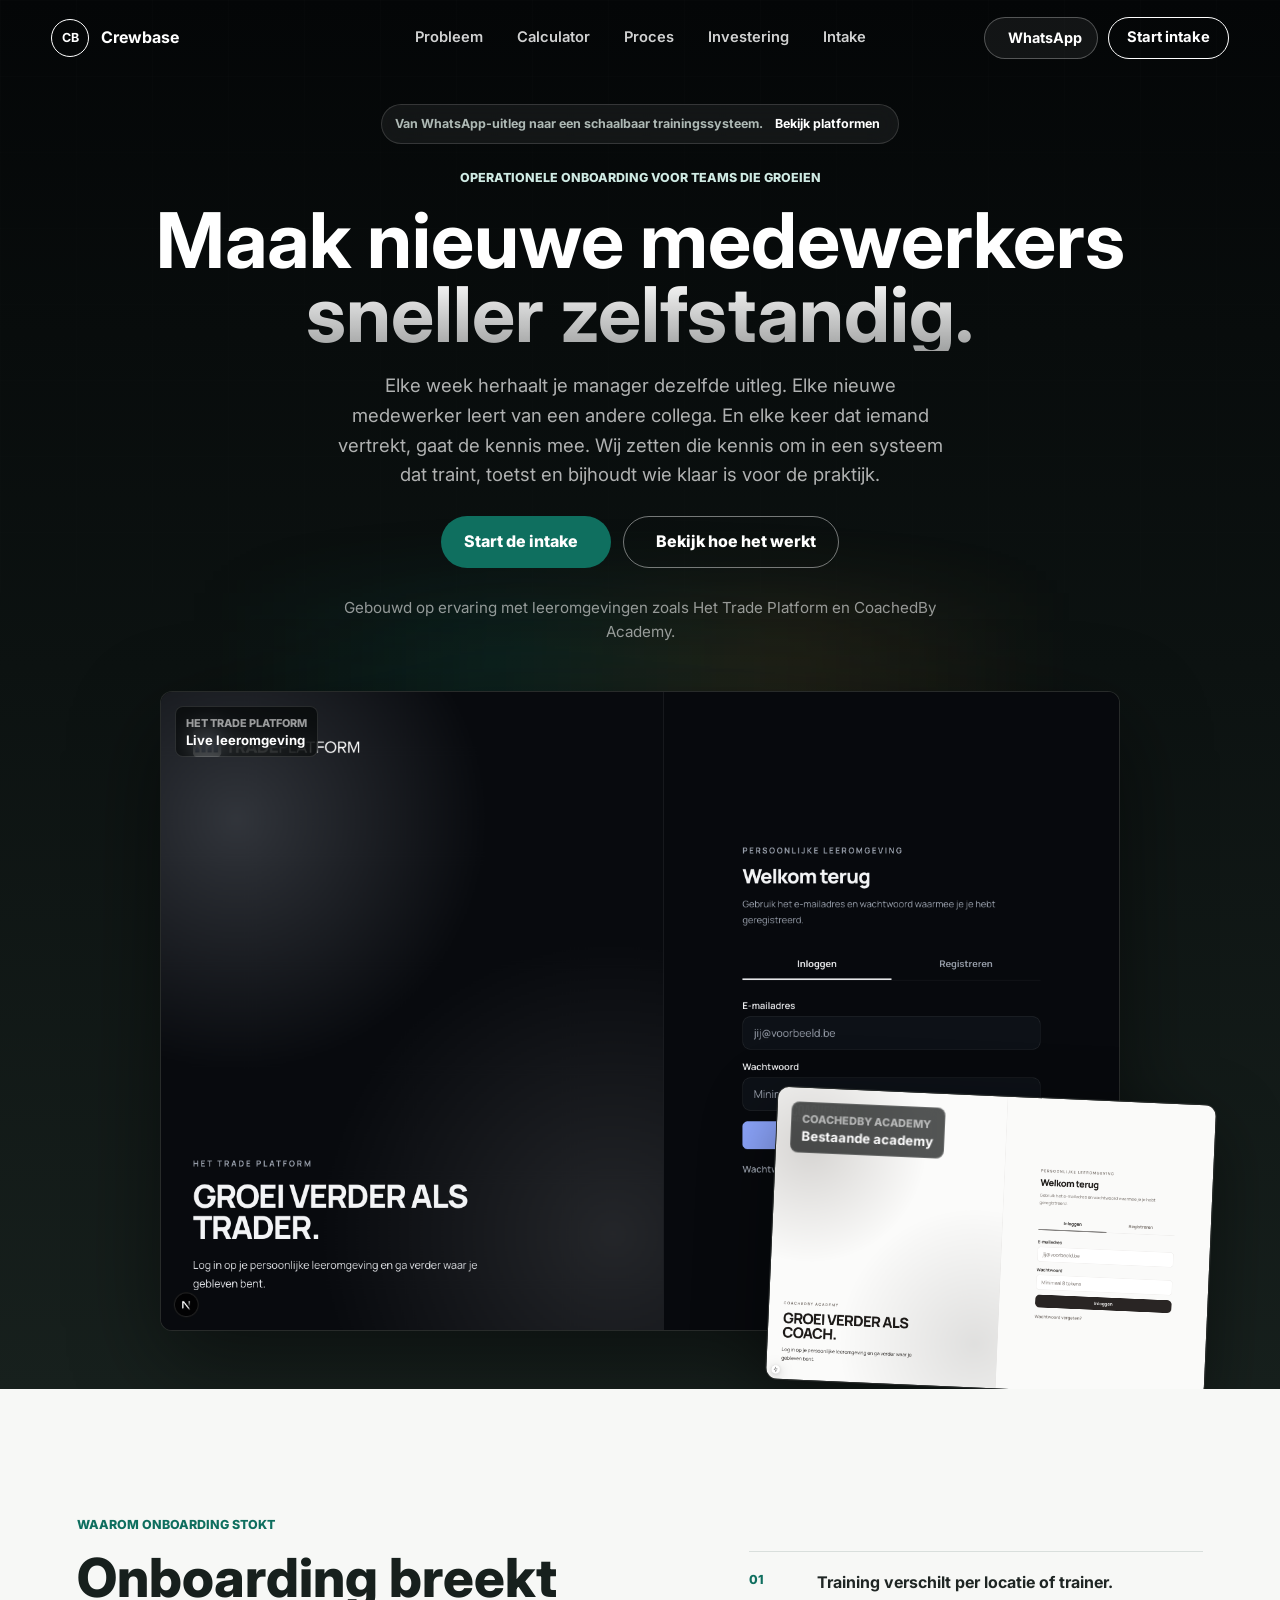
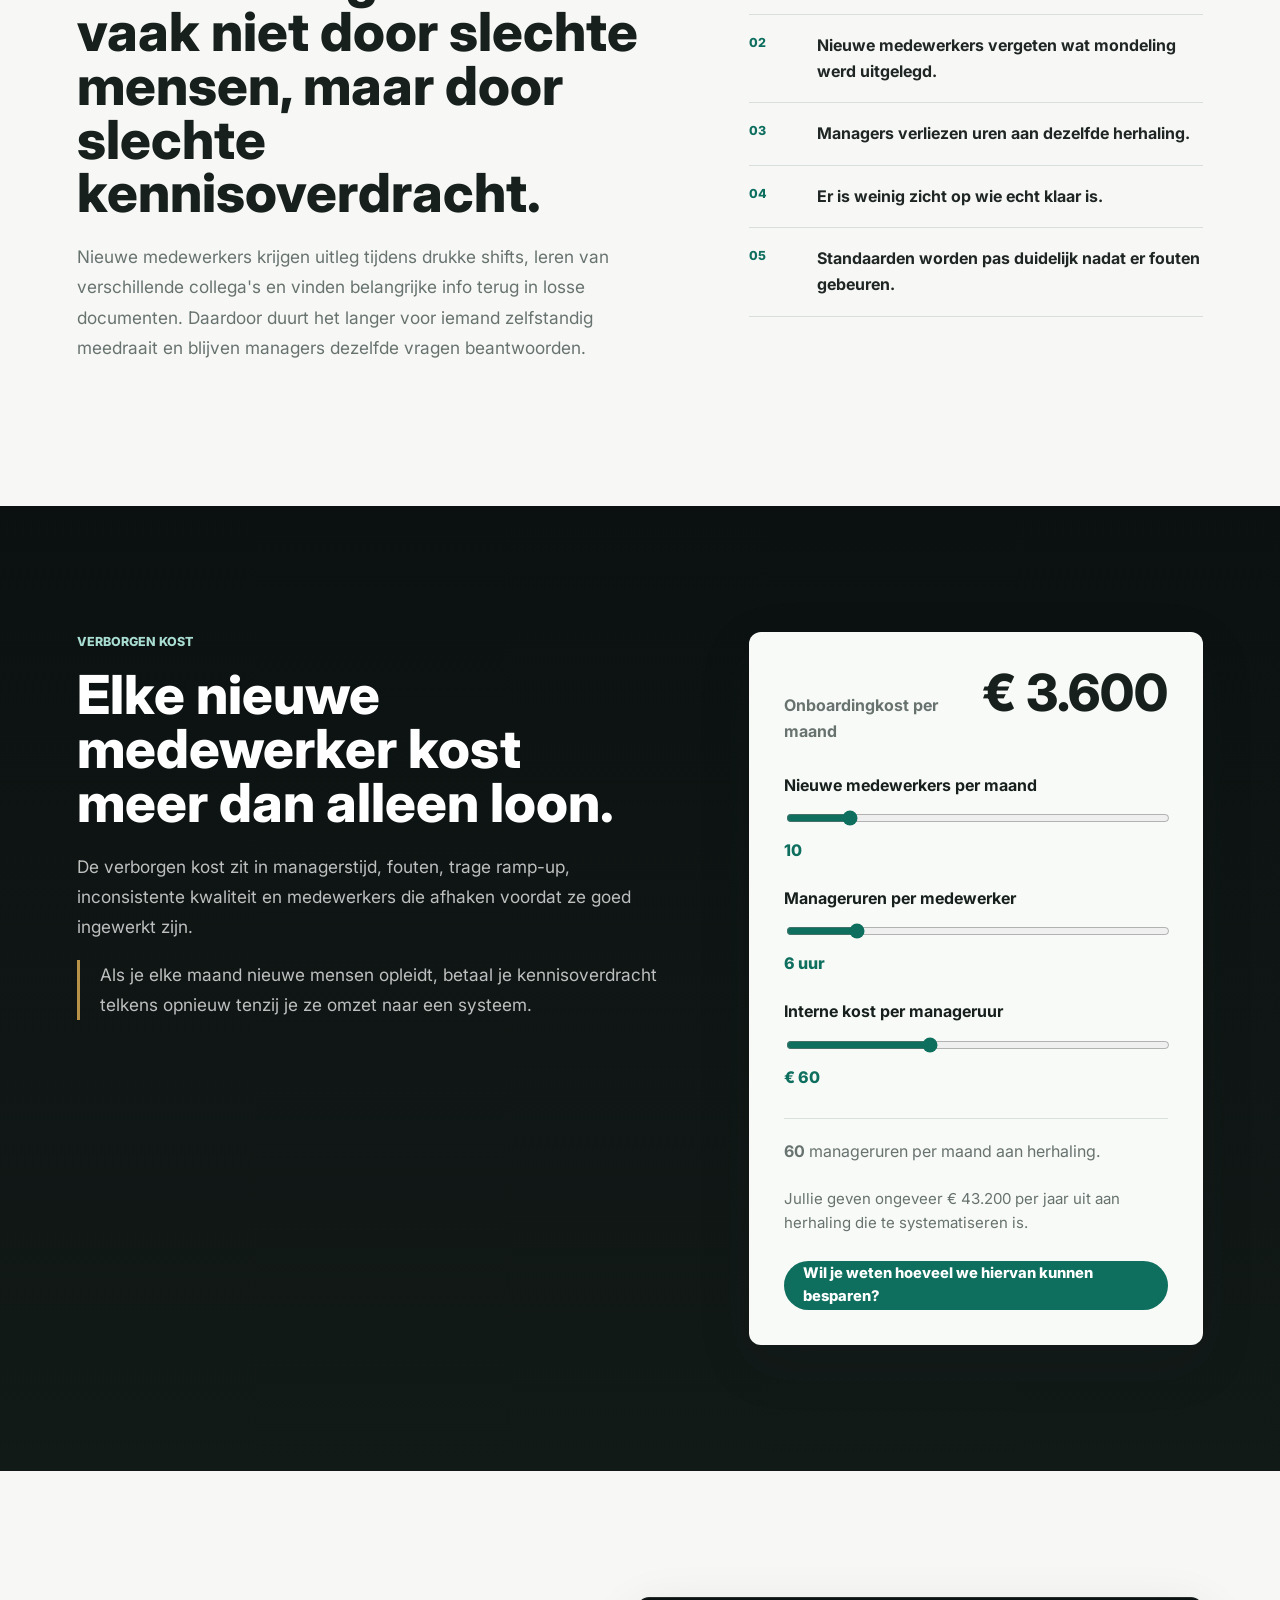
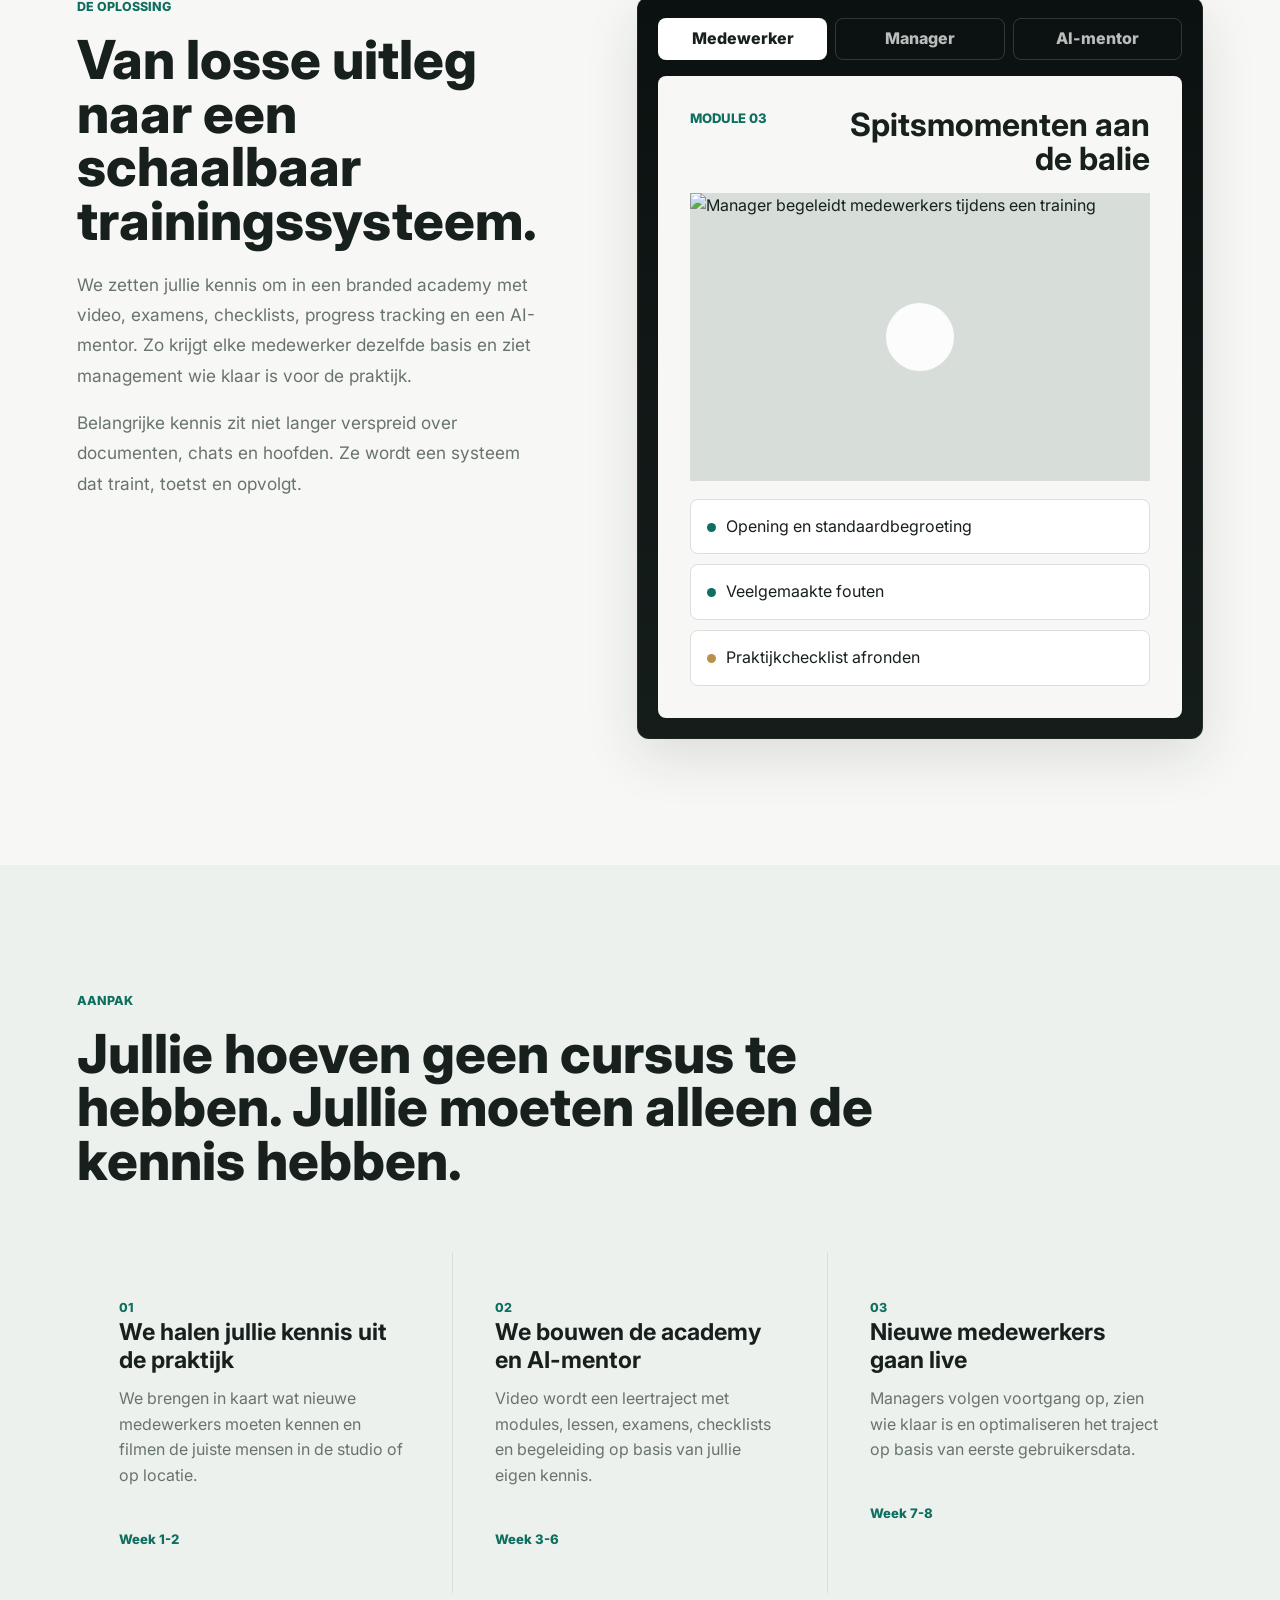
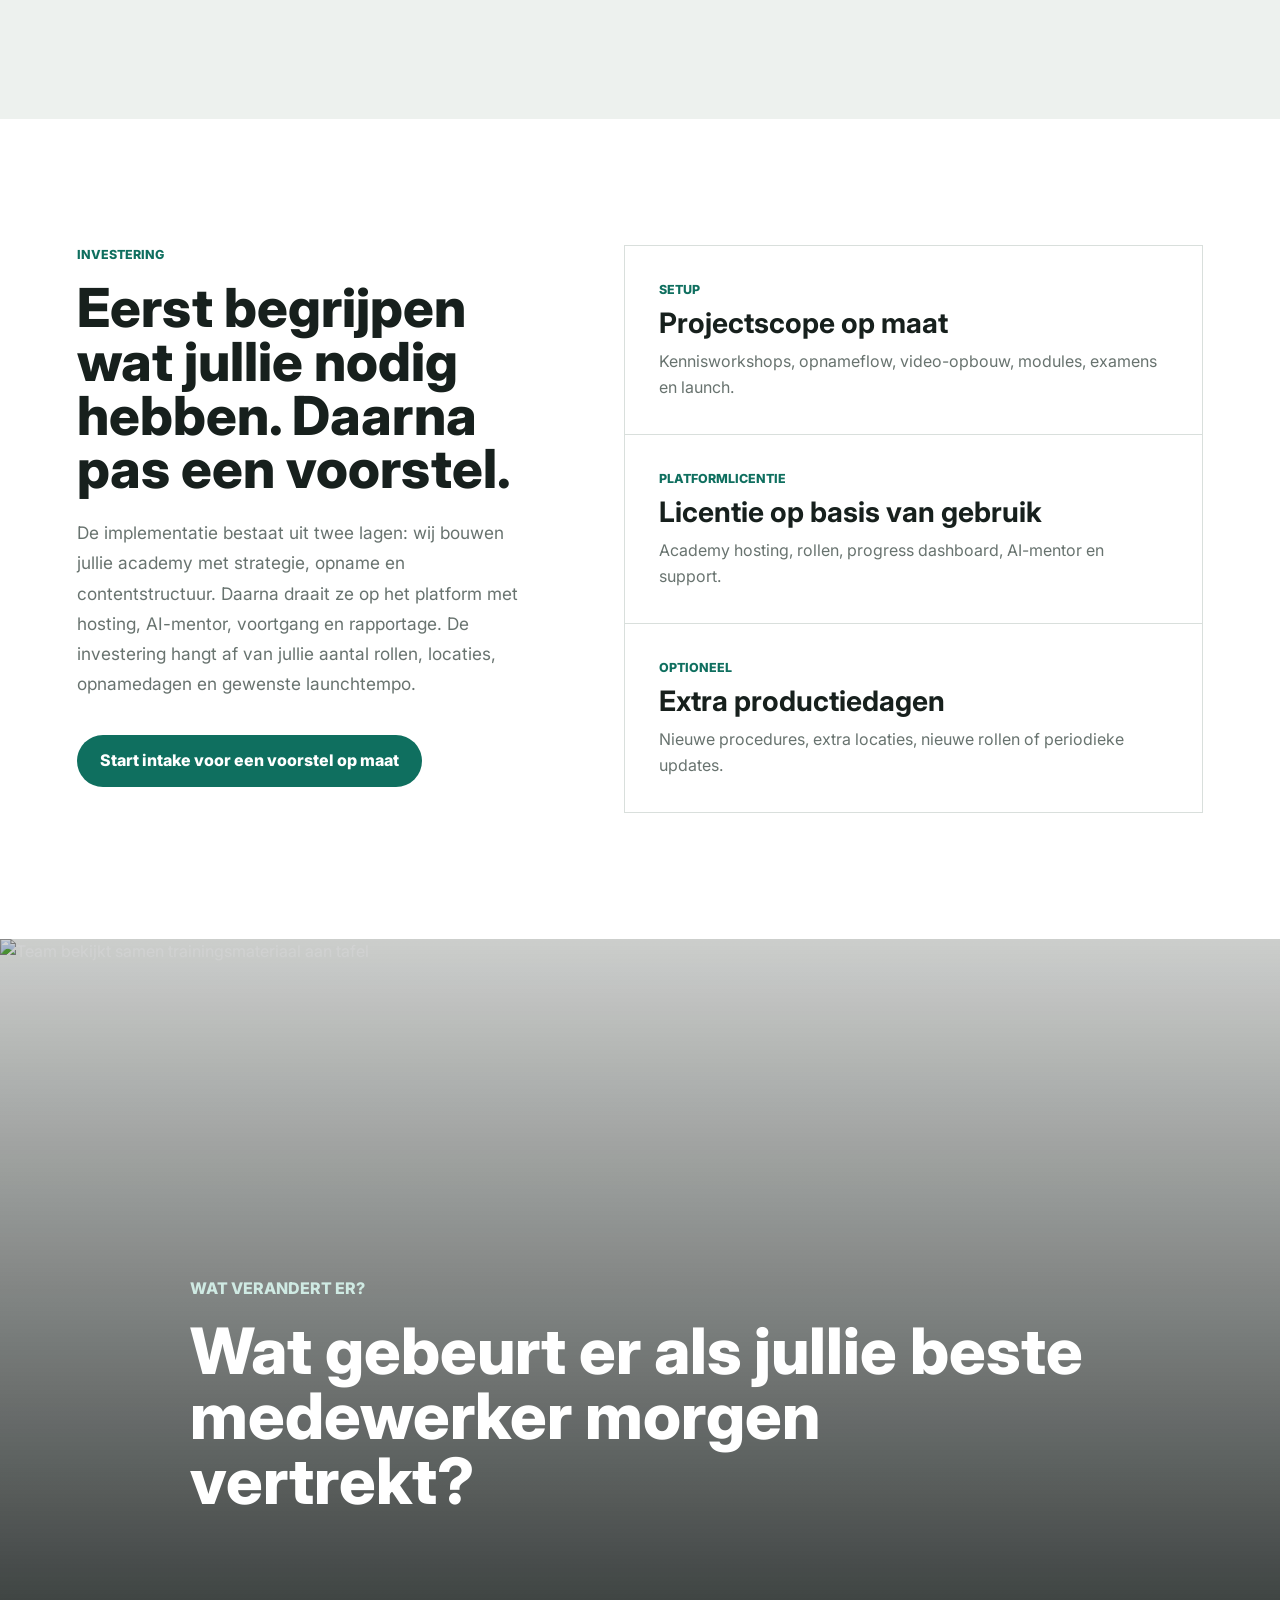
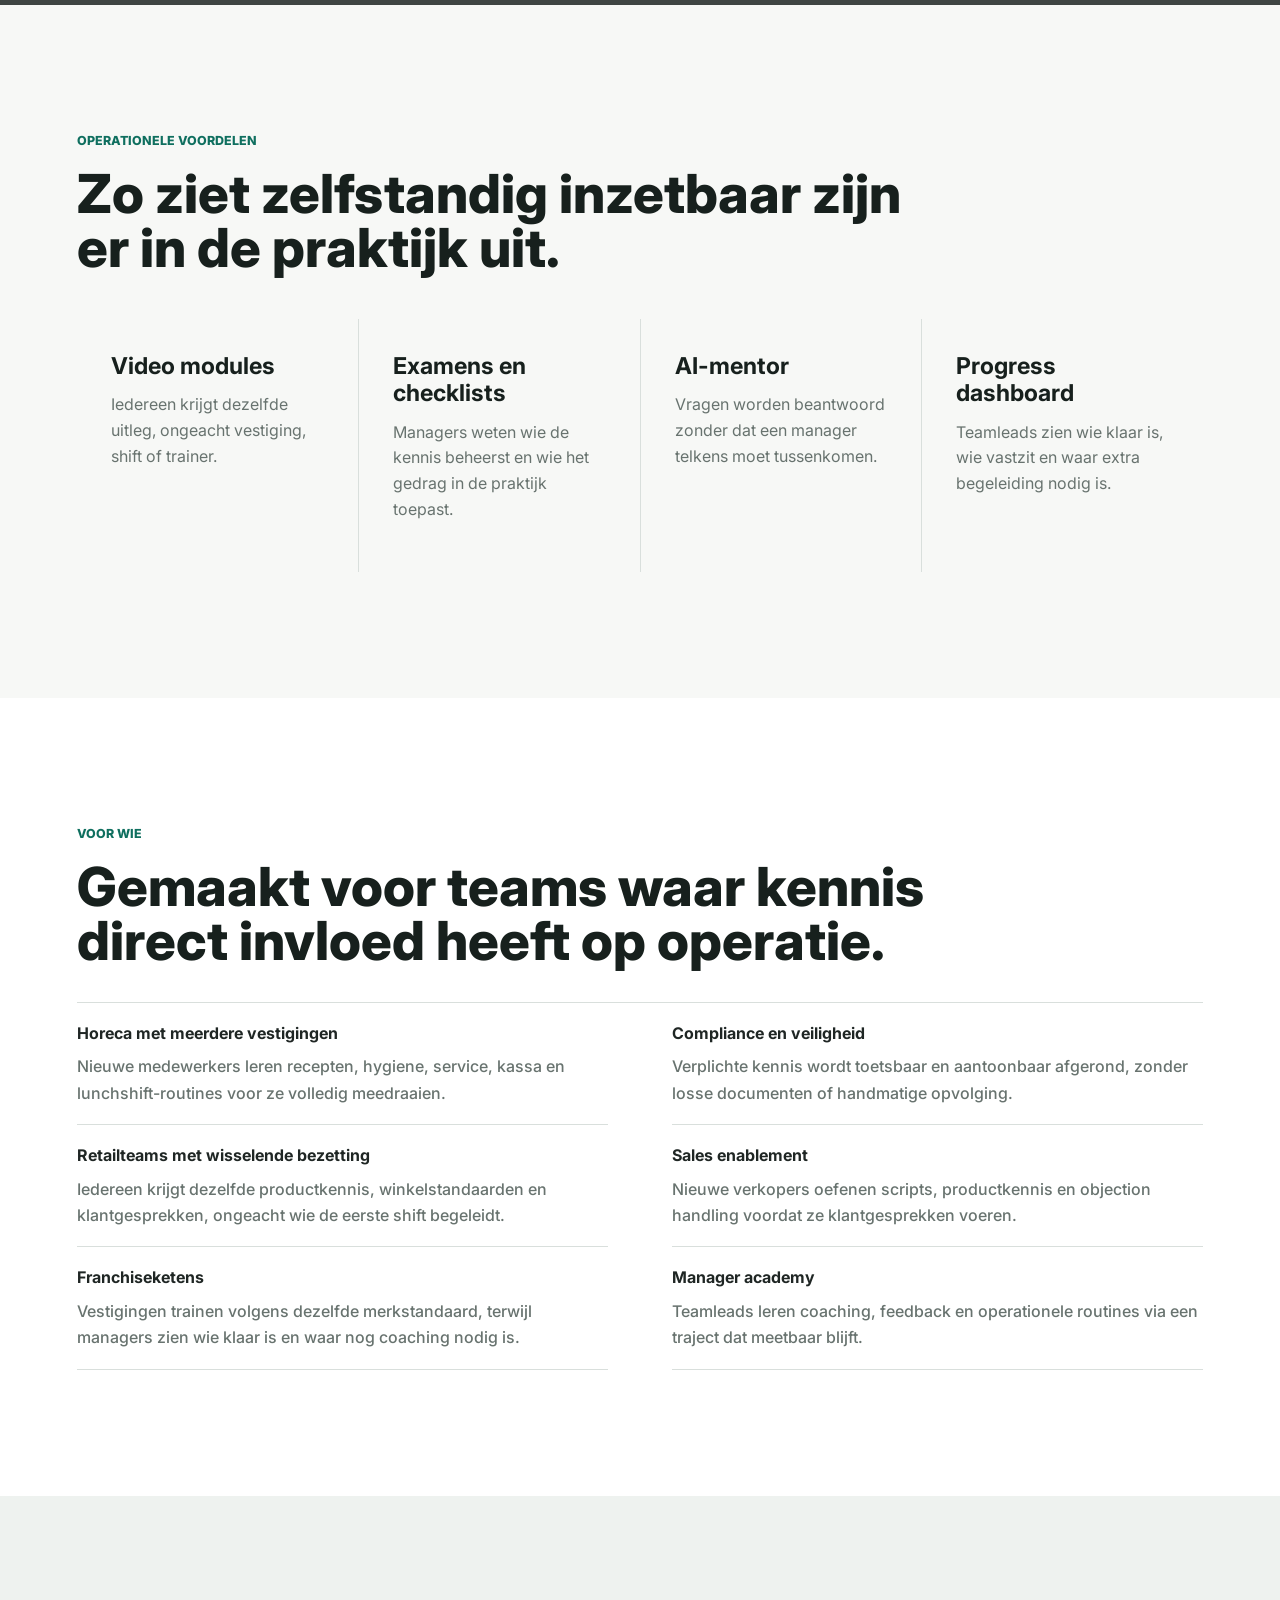
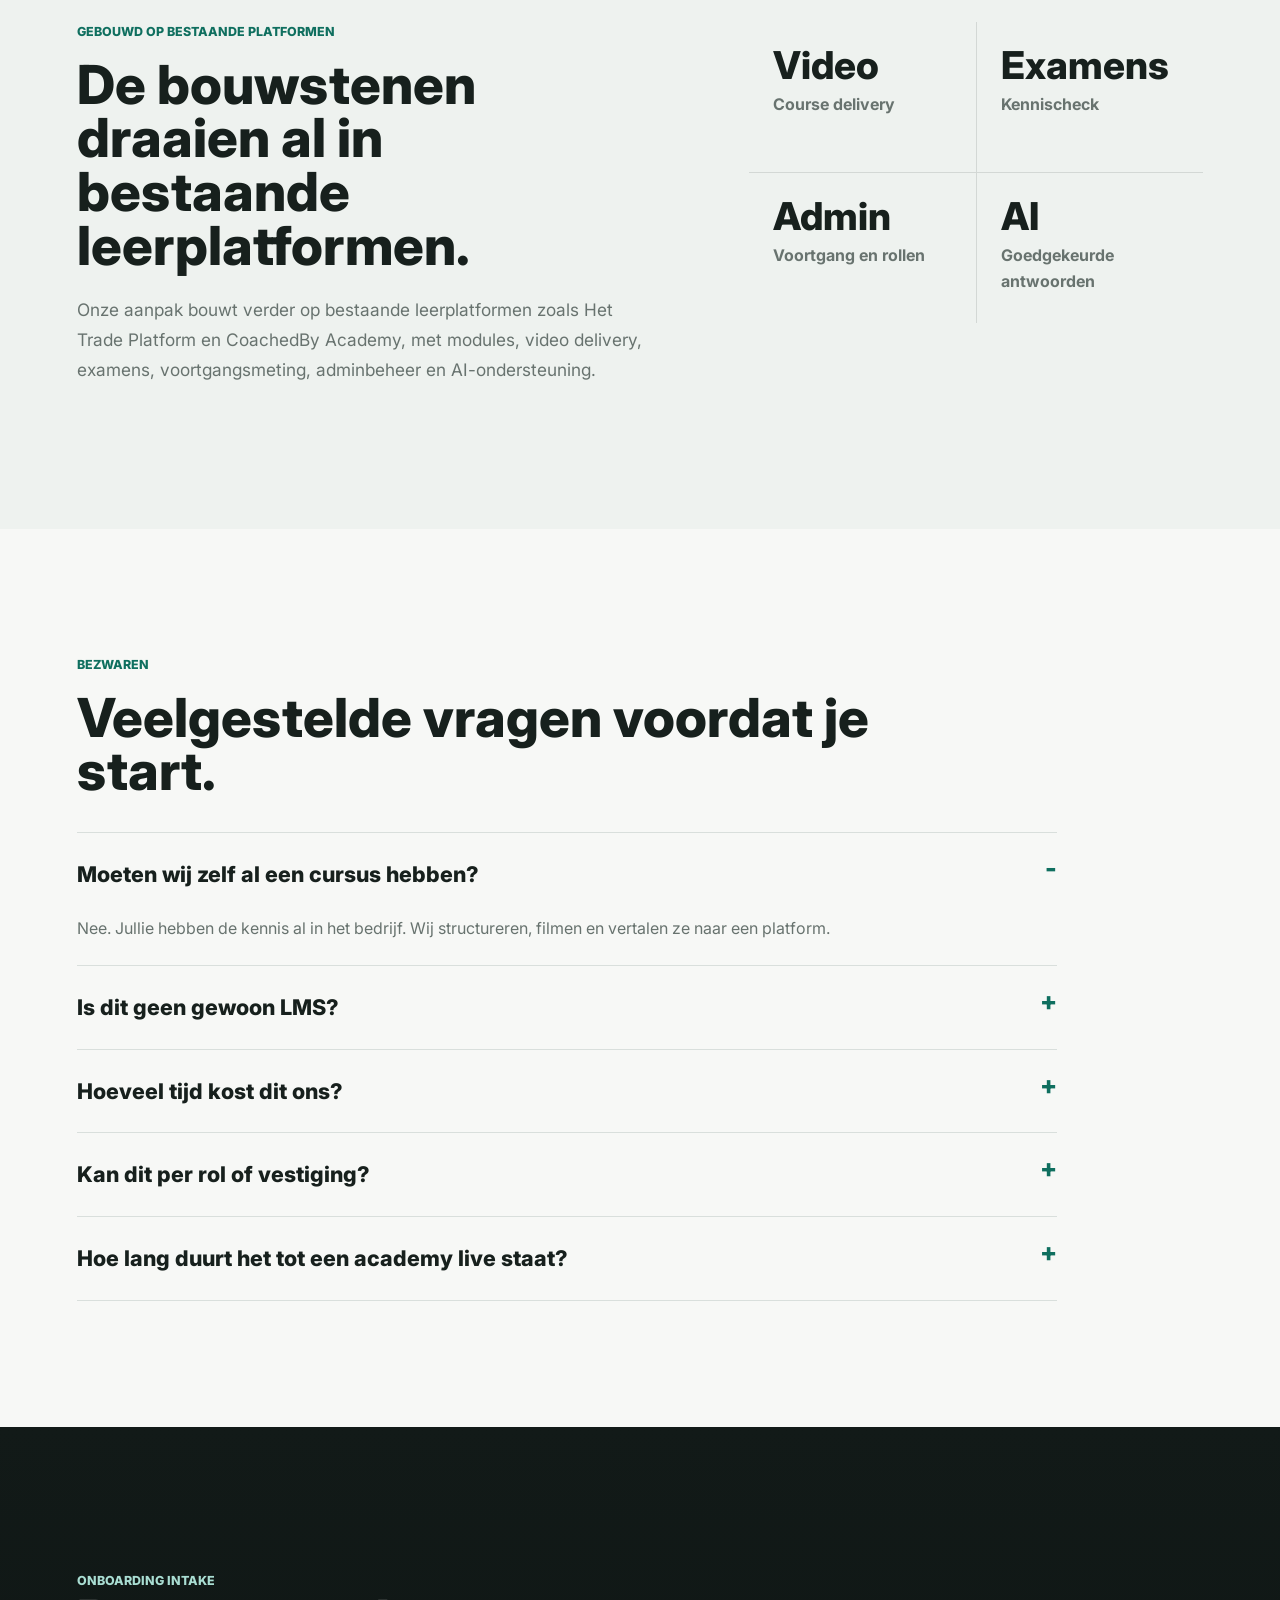
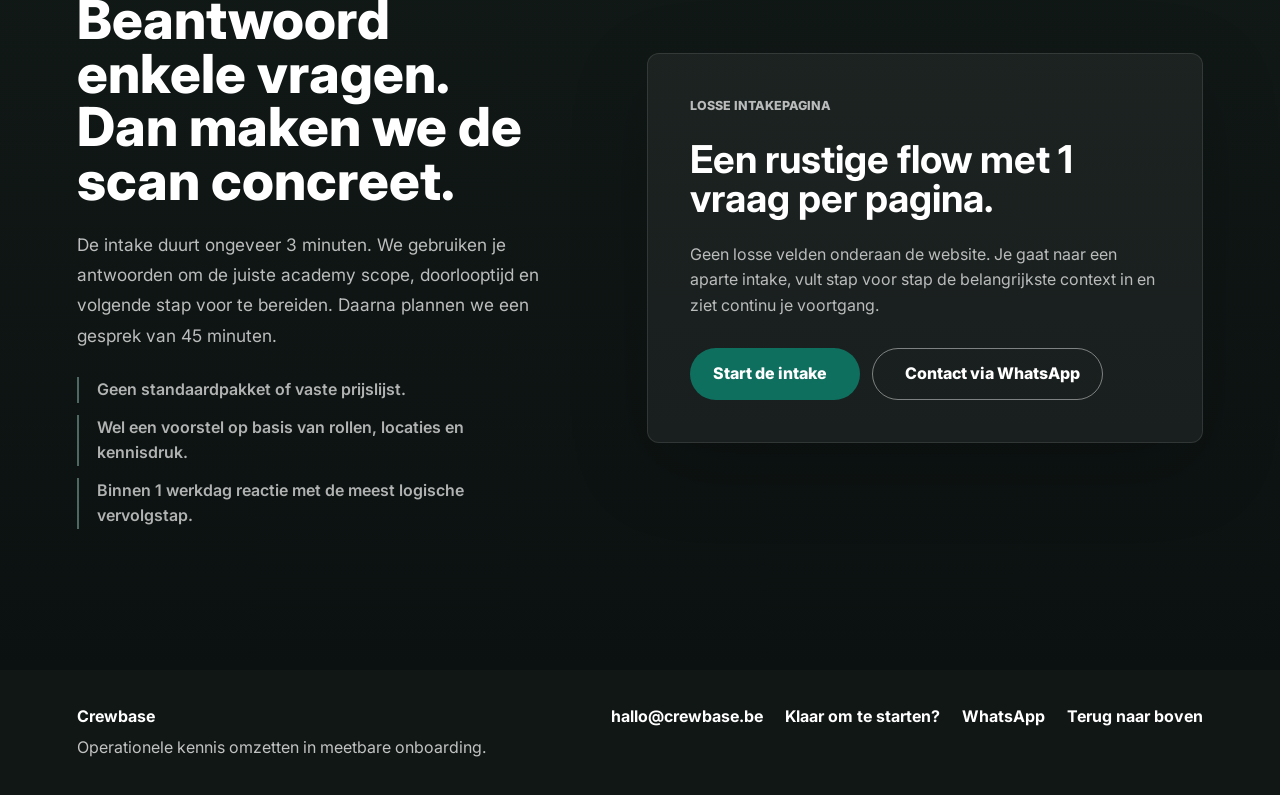
==== commit f98adc6e: "Update intake flow and contact CTA" ====
--- a/index.html
+++ b/index.html
@@ -3,7 +3,7 @@
   <head>
     <meta charset="utf-8" />
     <meta name="viewport" content="width=device-width, initial-scale=1" />
-    <title>Custom Onboarding Academy | Platform Onderneming</title>
+    <title>Crewbase | Operational onboarding academies</title>
     <meta
       name="description"
       content="Maak nieuwe medewerkers sneller zelfstandig met een branded onboarding academy, video, examens, checklists en een AI-mentor op basis van jullie eigen kennis."
@@ -21,38 +21,57 @@
   </head>
   <body>
     <header class="site-header" aria-label="Hoofdnavigatie">
-      <a class="brand" href="#top" aria-label="Platform Onderneming home">
-        <span class="brand-mark">PO</span>
-        <span>Platform Onderneming</span>
+      <a class="brand" href="#top" aria-label="Crewbase home">
+        <span class="brand-mark">CB</span>
+        <span>Crewbase</span>
       </a>
       <nav class="nav-links" aria-label="Pagina">
         <a href="#probleem">Probleem</a>
         <a href="#kosten">Calculator</a>
         <a href="#proces">Proces</a>
-        <a href="#scan">Scan</a>
+        <a href="#prijzen">Investering</a>
+        <a href="intake.html">Intake</a>
       </nav>
-      <a class="header-cta" href="#scan">Vraag scan aan</a>
+      <div class="header-actions">
+        <a class="whatsapp-cta" href="https://wa.me/32400000000?text=Hallo%20Crewbase%2C%20ik%20heb%20een%20vraag%20over%20jullie%20onboarding%20academy." aria-label="Contact via WhatsApp">
+          <i data-lucide="message-circle" aria-hidden="true"></i>
+          <span>WhatsApp</span>
+        </a>
+        <a class="header-cta" href="intake.html">Start intake</a>
+      </div>
+      <button class="menu-toggle" type="button" aria-label="Menu openen" aria-expanded="false" aria-controls="mobile-menu">
+        <i data-lucide="menu" aria-hidden="true"></i>
+      </button>
     </header>
+    <nav id="mobile-menu" class="mobile-menu" aria-label="Mobiele navigatie" hidden>
+      <a href="#probleem">Probleem</a>
+      <a href="#kosten">Calculator</a>
+      <a href="#proces">Proces</a>
+      <a href="#prijzen">Investering</a>
+      <a href="intake.html">Start intake</a>
+      <a href="https://wa.me/32400000000?text=Hallo%20Crewbase%2C%20ik%20heb%20een%20vraag%20over%20jullie%20onboarding%20academy.">WhatsApp</a>
+    </nav>
 
     <main id="top">
       <section class="hero" aria-labelledby="hero-title">
         <div class="hero-content">
           <aside class="hero-pill reveal">
-            <span>Van interne kennis naar zelfstandige medewerkers.</span>
+            <span>Van WhatsApp-uitleg naar een schaalbaar trainingssysteem.</span>
             <a href="#proof-title">
-              <span>Bekijk bewijs</span>
+              <span>Bekijk platformen</span>
               <i data-lucide="arrow-right" aria-hidden="true"></i>
             </a>
           </aside>
-          <p class="eyebrow reveal">Custom Onboarding Academy</p>
+          <p class="eyebrow reveal">Operationele onboarding voor teams die groeien</p>
           <h1 id="hero-title" class="reveal">Maak nieuwe medewerkers sneller zelfstandig.</h1>
           <p class="hero-copy reveal">
-            Wij filmen jullie interne kennis, bouwen er een onboarding academy rond en voegen
-            een AI-mentor toe die medewerkers begeleidt tot ze operationeel klaar zijn.
+            Elke week herhaalt je manager dezelfde uitleg. Elke nieuwe medewerker leert van een
+            andere collega. En elke keer dat iemand vertrekt, gaat de kennis mee. Wij zetten die
+            kennis om in een systeem dat traint, toetst en bijhoudt wie klaar is voor de praktijk.
           </p>
           <div class="hero-actions reveal">
-            <a class="button primary" href="#scan">
-              <span>Vraag een onboarding scan aan</span>
+            <a class="button primary" href="intake.html">
+              <span>Start de intake</span>
               <i data-lucide="arrow-right" aria-hidden="true"></i>
             </a>
             <a class="button ghost" href="#proces">
@@ -61,7 +80,7 @@
             </a>
           </div>
           <p class="trust-line reveal">
-            Gebouwd op ervaring met platformen zoals Het Trade Platform en CoachedBy Academy.
+            Gebouwd op ervaring met leeromgevingen zoals Het Trade Platform en CoachedBy Academy.
           </p>
         </div>
         <div class="hero-screenshots reveal" aria-label="Actuele screenshots van bestaande leerplatformen">
@@ -163,7 +182,10 @@
             </label>
             <div class="calculator-foot">
               <p><strong id="monthly-hours">60</strong> manageruren per maand aan herhaling.</p>
-              <a href="#scan">Bereken wat onboarding jullie vandaag kost</a>
+              <p id="calculator-insight" class="calculator-insight">
+                Jullie geven ongeveer EUR 43.200 per jaar uit aan herhaling die te systematiseren is.
+              </p>
+              <a class="button primary calculator-cta" href="intake.html">Wil je weten hoeveel we hiervan kunnen besparen?</a>
             </div>
           </form>
         </div>
@@ -177,6 +199,10 @@
             We zetten jullie kennis om in een branded academy met video, examens, checklists,
             progress tracking en een AI-mentor. Zo krijgt elke medewerker dezelfde basis en ziet
             management wie klaar is voor de praktijk.
+          </p>
+          <p>
+            Belangrijke kennis zit niet langer verspreid over documenten, chats en hoofden. Ze wordt
+            een systeem dat traint, toetst en opvolgt.
           </p>
         </div>
 
@@ -258,6 +284,7 @@
               We brengen in kaart wat nieuwe medewerkers moeten kennen en filmen de juiste mensen
               in de studio of op locatie.
             </p>
+            <small>Week 1-2</small>
           </article>
           <article class="process-step reveal">
             <span>02</span>
@@ -266,6 +293,7 @@
               Video wordt een leertraject met modules, lessen, examens, checklists en begeleiding
               op basis van jullie eigen kennis.
             </p>
+            <small>Week 3-6</small>
           </article>
           <article class="process-step reveal">
             <span>03</span>
@@ -274,7 +302,41 @@
               Managers volgen voortgang op, zien wie klaar is en optimaliseren het traject op basis
               van eerste gebruikersdata.
             </p>
-          </article>
+            <small>Week 7-8</small>
+          </article>
+        </div>
+      </section>
+
+      <section id="prijzen" class="section pricing-section" aria-labelledby="pricing-title">
+        <div class="pricing-layout">
+          <div class="section-copy reveal">
+            <div class="section-kicker">Investering</div>
+            <h2 id="pricing-title">Eerst begrijpen wat jullie nodig hebben. Daarna pas een voorstel.</h2>
+            <p>
+              De implementatie bestaat uit twee lagen: wij bouwen jullie academy met strategie,
+              opname en contentstructuur. Daarna draait ze op het platform met hosting, AI-mentor,
+              voortgang en rapportage. De investering hangt af van jullie aantal rollen, locaties,
+              opnamedagen en gewenste launchtempo.
+            </p>
+            <a class="button primary pricing-cta" href="intake.html">Start intake voor een voorstel op maat</a>
+          </div>
+          <div class="pricing-list reveal" aria-label="Prijsstructuur">
+            <div>
+              <span>Setup</span>
+              <strong>Projectscope op maat</strong>
+              <p>Kennisworkshops, opnameflow, video-opbouw, modules, examens en launch.</p>
+            </div>
+            <div>
+              <span>Platformlicentie</span>
+              <strong>Licentie op basis van gebruik</strong>
+              <p>Academy hosting, rollen, progress dashboard, AI-mentor en support.</p>
+            </div>
+            <div>
+              <span>Optioneel</span>
+              <strong>Extra productiedagen</strong>
+              <p>Nieuwe procedures, extra locaties, nieuwe rollen of periodieke updates.</p>
+            </div>
+          </div>
         </div>
       </section>
 
@@ -286,8 +348,7 @@
         <div class="media-band-copy reveal">
           <span>Wat verandert er?</span>
           <p>
-            Belangrijke kennis zit niet langer verspreid over documenten, chats en hoofden. Ze wordt
-            een systeem dat traint, toetst en opvolgt.
+            Wat gebeurt er als jullie beste medewerker morgen vertrekt?
           </p>
         </div>
       </section>
@@ -295,7 +356,7 @@
       <section class="section benefits-section" aria-labelledby="benefits-title">
         <div class="section-copy reveal">
           <div class="section-kicker">Operationele voordelen</div>
-          <h2 id="benefits-title">Elke feature moet een probleem oplossen.</h2>
+          <h2 id="benefits-title">Zo ziet zelfstandig inzetbaar zijn er in de praktijk uit.</h2>
         </div>
         <div class="benefit-list">
           <article class="benefit reveal">
@@ -326,17 +387,16 @@
           <div class="section-kicker">Voor wie</div>
           <h2 id="usecases-title">Gemaakt voor teams waar kennis direct invloed heeft op operatie.</h2>
         </div>
-        <div class="usecase-columns reveal">
+        <div class="usecase-columns usecase-cases reveal">
           <ul>
-            <li>Horeca onboarding: recepten, hygiene, service, kassa en spitsmomenten</li>
-            <li>Retail onboarding: productkennis, winkelstandaarden en klantgesprekken</li>
-            <li>Franchise training: consistente uitvoering over vestigingen heen</li>
-            <li>Compliance training: verplichte kennis met bewijs van voltooiing</li>
+            <li><strong>Horeca met meerdere vestigingen</strong><span>Nieuwe medewerkers leren recepten, hygiene, service, kassa en lunchshift-routines voor ze volledig meedraaien.</span></li>
+            <li><strong>Retailteams met wisselende bezetting</strong><span>Iedereen krijgt dezelfde productkennis, winkelstandaarden en klantgesprekken, ongeacht wie de eerste shift begeleidt.</span></li>
+            <li><strong>Franchiseketens</strong><span>Vestigingen trainen volgens dezelfde merkstandaard, terwijl managers zien wie klaar is en waar nog coaching nodig is.</span></li>
           </ul>
           <ul>
-            <li>Sales enablement: scripts, productkennis en objection handling</li>
-            <li>Customer education: klanten leren werken met je product of methode</li>
-            <li>Manager academy: teamleads trainen in coaching, feedback en operations</li>
+            <li><strong>Compliance en veiligheid</strong><span>Verplichte kennis wordt toetsbaar en aantoonbaar afgerond, zonder losse documenten of handmatige opvolging.</span></li>
+            <li><strong>Sales enablement</strong><span>Nieuwe verkopers oefenen scripts, productkennis en objection handling voordat ze klantgesprekken voeren.</span></li>
+            <li><strong>Manager academy</strong><span>Teamleads leren coaching, feedback en operationele routines via een traject dat meetbaar blijft.</span></li>
           </ul>
         </div>
       </section>
@@ -344,7 +404,7 @@
       <section class="section proof-section" aria-labelledby="proof-title">
         <div class="proof-layout">
           <div class="section-copy reveal">
-            <div class="section-kicker">Bewijsrichting</div>
+            <div class="section-kicker">Gebouwd op bestaande platformen</div>
             <h2 id="proof-title">De bouwstenen draaien al in bestaande leerplatformen.</h2>
             <p>
               Onze aanpak bouwt verder op bestaande leerplatformen zoals Het Trade Platform en
@@ -383,51 +443,60 @@
             <summary>Kan dit per rol of vestiging?</summary>
             <p>Ja. Content kan per functie, locatie, team of access level ingericht worden.</p>
           </details>
-        </div>
-      </section>
-
-      <section id="scan" class="final-cta" aria-labelledby="scan-title">
+          <details>
+            <summary>Hoe lang duurt het tot een academy live staat?</summary>
+            <p>Gemiddeld 6 tot 8 weken: kennisextractie, opname, platformbouw, review en launchbegeleiding.</p>
+          </details>
+        </div>
+      </section>
+
+      <section id="intake" class="final-cta intake-teaser" aria-labelledby="intake-title">
         <div class="final-copy reveal">
-          <span>Onboarding scan</span>
-          <h2 id="scan-title">Wil je weten hoeveel onboarding jullie vandaag kost?</h2>
+          <span>Onboarding intake</span>
+          <h2 id="intake-title">Beantwoord enkele vragen. Dan maken we de scan concreet.</h2>
           <p>
-            We bekijken hoe nieuwe medewerkers vandaag worden ingewerkt, waar kennis verloren gaat
-            en welke academy structuur het meeste impact zou hebben.
-          </p>
-        </div>
-        <form class="scan-form reveal">
-          <label>
-            <span>Naam</span>
-            <input type="text" name="naam" autocomplete="name" required />
-          </label>
-          <label>
-            <span>Bedrijf</span>
-            <input type="text" name="bedrijf" autocomplete="organization" required />
-          </label>
-          <label>
-            <span>E-mail</span>
-            <input type="email" name="email" autocomplete="email" required />
-          </label>
-          <label>
-            <span>Aantal medewerkers of locaties</span>
-            <input type="text" name="grootte" required />
-          </label>
-          <label class="full">
-            <span>Grootste onboardingprobleem</span>
-            <textarea name="probleem" rows="4" required></textarea>
-          </label>
-          <button class="button primary" type="submit">
-            <span>Vraag een onboarding scan aan</span>
-            <i data-lucide="arrow-right" aria-hidden="true"></i>
-          </button>
-          <p class="form-status" role="status" aria-live="polite"></p>
-        </form>
+            De intake duurt ongeveer 3 minuten. We gebruiken je antwoorden om de juiste academy
+            scope, doorlooptijd en volgende stap voor te bereiden. Daarna plannen we een gesprek
+            van 45 minuten.
+          </p>
+          <ul class="intake-promises">
+            <li>Geen standaardpakket of vaste prijslijst.</li>
+            <li>Wel een voorstel op basis van rollen, locaties en kennisdruk.</li>
+            <li>Binnen 1 werkdag reactie met de meest logische vervolgstap.</li>
+          </ul>
+        </div>
+        <div class="intake-teaser-panel reveal">
+          <p class="intake-step-count">Losse intakepagina</p>
+          <h3>Een rustige flow met 1 vraag per pagina.</h3>
+          <p>
+            Geen losse velden onderaan de website. Je gaat naar een aparte intake, vult stap voor
+            stap de belangrijkste context in en ziet continu je voortgang.
+          </p>
+          <div class="intake-teaser-actions">
+            <a class="button primary" href="intake.html">
+              <span>Start de intake</span>
+              <i data-lucide="arrow-right" aria-hidden="true"></i>
+            </a>
+            <a class="button ghost whatsapp-button" href="https://wa.me/32400000000?text=Hallo%20Crewbase%2C%20ik%20heb%20een%20vraag%20over%20jullie%20onboarding%20academy.">
+              <i data-lucide="message-circle" aria-hidden="true"></i>
+              <span>Contact via WhatsApp</span>
+            </a>
+          </div>
+        </div>
       </section>
     </main>
 
     <footer class="site-footer">
-      <p>Platform Onderneming</p>
-      <a href="#top">Terug naar boven</a>
+      <div>
+        <strong>Crewbase</strong>
+        <p>Operationele kennis omzetten in meetbare onboarding.</p>
+      </div>
+      <div class="footer-links">
+        <a href="mailto:hallo@crewbase.be">hallo@crewbase.be</a>
+        <a href="intake.html">Klaar om te starten?</a>
+        <a href="https://wa.me/32400000000?text=Hallo%20Crewbase%2C%20ik%20heb%20een%20vraag%20over%20jullie%20onboarding%20academy.">WhatsApp</a>
+        <a href="#top">Terug naar boven</a>
+      </div>
     </footer>
   </body>
 </html>
--- a/styles.css
+++ b/styles.css
@@ -19,6 +19,10 @@
   box-sizing: border-box;
 }
 
+[hidden] {
+  display: none !important;
+}
+
 html {
   scroll-behavior: smooth;
 }
@@ -83,7 +87,9 @@
 
 .brand,
 .nav-links,
-.header-cta {
+.header-actions,
+.header-cta,
+.whatsapp-cta {
   display: flex;
   align-items: center;
 }
@@ -125,6 +131,89 @@
   border-radius: 999px;
   font-size: 0.92rem;
   font-weight: 700;
+}
+
+.header-actions {
+  justify-self: end;
+  gap: 10px;
+}
+
+.whatsapp-cta {
+  min-height: 42px;
+  gap: 8px;
+  padding: 0 15px;
+  border: 1px solid rgba(255, 255, 255, 0.28);
+  border-radius: 999px;
+  background: rgba(255, 255, 255, 0.06);
+  font-size: 0.9rem;
+  font-weight: 700;
+  transition: background 180ms ease, border-color 180ms ease, transform 180ms ease;
+}
+
+.site-header.past-hero .whatsapp-cta {
+  border-color: rgba(23, 32, 29, 0.18);
+  background: rgba(23, 32, 29, 0.04);
+}
+
+.whatsapp-cta:hover {
+  border-color: currentColor;
+  transform: translateY(-1px);
+}
+
+.whatsapp-cta svg {
+  width: 17px;
+  height: 17px;
+}
+
+.menu-toggle {
+  display: none;
+  justify-self: end;
+  width: 42px;
+  height: 42px;
+  place-items: center;
+  border: 1px solid currentColor;
+  border-radius: 999px;
+  background: transparent;
+  color: currentColor;
+  cursor: pointer;
+}
+
+.menu-toggle svg {
+  width: 20px;
+  height: 20px;
+}
+
+.mobile-menu {
+  position: fixed;
+  z-index: 19;
+  top: var(--header-height);
+  left: 12px;
+  right: 12px;
+  display: grid;
+  gap: 4px;
+  padding: 12px;
+  border: 1px solid rgba(255, 255, 255, 0.12);
+  border-radius: 14px;
+  background: rgba(4, 6, 7, 0.94);
+  color: var(--white);
+  box-shadow: 0 22px 70px rgba(0, 0, 0, 0.28);
+  backdrop-filter: blur(18px);
+}
+
+.mobile-menu[hidden] {
+  display: none;
+}
+
+.mobile-menu a {
+  padding: 13px 14px;
+  border-radius: 9px;
+  color: rgba(255, 255, 255, 0.82);
+  font-weight: 700;
+}
+
+.mobile-menu a:hover {
+  background: rgba(255, 255, 255, 0.07);
+  color: var(--white);
 }
 
 .hero {
@@ -246,7 +335,7 @@
   max-width: 860px;
   margin-bottom: 22px;
   font-size: clamp(2.15rem, 4.2vw, 4.25rem);
-  font-weight: 750;
+  font-weight: 800;
   letter-spacing: 0;
 }
 
@@ -254,7 +343,7 @@
   margin-bottom: 12px;
   font-size: clamp(1.12rem, 2vw, 1.45rem);
   line-height: 1.18;
-  font-weight: 750;
+  font-weight: 700;
 }
 
 .hero-copy {
@@ -368,6 +457,7 @@
 .screenshot-shell img {
   width: 100%;
   height: auto;
+  background: #1a2420;
 }
 
 .screenshot-label {
@@ -441,7 +531,7 @@
 .problem-list p {
   margin: 0;
   color: var(--charcoal);
-  font-weight: 650;
+  font-weight: 700;
 }
 
 .cost-section {
@@ -490,7 +580,7 @@
 
 .calculator-head strong {
   font-size: clamp(1.9rem, 4vw, 3.2rem);
-  font-weight: 760;
+  font-weight: 800;
   line-height: 1;
 }
 
@@ -500,7 +590,7 @@
   gap: 10px 18px;
   margin-bottom: 22px;
   color: var(--ink);
-  font-weight: 750;
+  font-weight: 700;
 }
 
 .calculator input[type="range"] {
@@ -515,7 +605,8 @@
 }
 
 .calculator-foot {
-  align-items: center;
+  display: grid;
+  align-items: start;
   margin-top: 28px;
   padding-top: 20px;
   border-top: 1px solid var(--line);
@@ -526,9 +617,16 @@
   color: var(--muted);
 }
 
-.calculator-foot a {
-  color: var(--accent);
-  font-weight: 800;
+.calculator-insight {
+  font-size: 0.94rem;
+}
+
+.calculator-cta {
+  width: fit-content;
+  min-height: 46px;
+  margin-top: 4px;
+  padding: 0 18px;
+  font-size: 0.92rem;
 }
 
 .solution-section {
@@ -745,6 +843,58 @@
   color: var(--muted);
 }
 
+.process-step small {
+  display: inline-flex;
+  margin-top: 24px;
+  color: var(--accent);
+  font-size: 0.82rem;
+  font-weight: 800;
+}
+
+.pricing-section {
+  background: var(--white);
+}
+
+.pricing-layout {
+  display: grid;
+  grid-template-columns: minmax(0, 0.78fr) minmax(360px, 1fr);
+  gap: clamp(42px, 8vw, 96px);
+  align-items: start;
+}
+
+.pricing-list {
+  display: grid;
+  gap: 1px;
+  background: var(--line);
+  border: 1px solid var(--line);
+}
+
+.pricing-list div {
+  padding: clamp(22px, 4vw, 34px);
+  background: var(--white);
+}
+
+.pricing-list span {
+  display: block;
+  margin-bottom: 8px;
+  color: var(--accent);
+  font-size: 0.78rem;
+  font-weight: 800;
+  text-transform: uppercase;
+}
+
+.pricing-list strong {
+  display: block;
+  margin-bottom: 10px;
+  font-size: clamp(1.25rem, 2.2vw, 1.8rem);
+  line-height: 1.1;
+}
+
+.pricing-list p {
+  margin: 0;
+  color: var(--muted);
+}
+
 .media-band {
   position: relative;
   min-height: 74svh;
@@ -787,7 +937,7 @@
   margin: 16px 0 0;
   font-family: "Inter", system-ui, sans-serif;
   font-size: clamp(2rem, 5vw, 4.8rem);
-  font-weight: 740;
+  font-weight: 800;
   line-height: 1.02;
 }
 
@@ -834,7 +984,18 @@
   padding: 18px 0;
   border-bottom: 1px solid var(--line);
   color: var(--charcoal);
-  font-weight: 650;
+  font-weight: 700;
+}
+
+.usecase-cases li {
+  display: grid;
+  gap: 7px;
+}
+
+.usecase-cases li span {
+  color: var(--muted);
+  font-weight: 500;
+  line-height: 1.65;
 }
 
 .proof-section {
@@ -858,7 +1019,7 @@
   display: block;
   margin-bottom: 8px;
   font-size: clamp(1.5rem, 3vw, 2.4rem);
-  font-weight: 760;
+  font-weight: 800;
   line-height: 1;
 }
 
@@ -931,75 +1092,418 @@
   color: rgba(255, 255, 255, 0.72);
 }
 
-.scan-form {
-  display: grid;
-  grid-template-columns: repeat(2, 1fr);
-  gap: 16px;
+.intake-promises {
+  display: grid;
+  gap: 12px;
+  max-width: 680px;
+  margin: 26px 0 0;
+  padding: 0;
+  list-style: none;
+}
+
+.intake-promises li {
+  padding-left: 18px;
+  border-left: 2px solid rgba(169, 221, 210, 0.42);
+  color: rgba(255, 255, 255, 0.68);
+  font-weight: 600;
+}
+
+.intake-teaser-panel {
+  align-self: center;
+  display: grid;
+  gap: 18px;
+  min-height: 390px;
+  padding: clamp(26px, 4vw, 42px);
+  border: 1px solid rgba(255, 255, 255, 0.1);
+  border-radius: 12px;
+  background: rgba(255, 255, 255, 0.05);
+  box-shadow: 0 24px 80px rgba(0, 0, 0, 0.18);
+}
+
+.intake-teaser-panel h3 {
+  max-width: 560px;
+  margin: 0;
+  color: var(--white);
+  font-size: clamp(1.8rem, 3vw, 3rem);
+  line-height: 1.02;
+}
+
+.intake-teaser-panel p {
+  max-width: 560px;
+  margin: 0;
+  color: rgba(255, 255, 255, 0.7);
+}
+
+.intake-teaser-actions {
+  display: flex;
+  flex-wrap: wrap;
+  align-items: center;
+  gap: 12px;
+  margin-top: auto;
+}
+
+.intake-teaser-actions .button {
+  width: fit-content;
+}
+
+.whatsapp-button svg {
+  width: 18px;
+  height: 18px;
+}
+
+.pricing-cta {
+  width: fit-content;
+  margin-top: 18px;
+}
+
+.intake-form {
+  display: grid;
+  gap: 24px;
+  min-height: 520px;
   padding: clamp(22px, 4vw, 34px);
   border: 1px solid rgba(255, 255, 255, 0.08);
   border-radius: 12px;
   background: #f8faf7;
   color: var(--ink);
-}
-
-.scan-form label {
+  box-shadow: var(--shadow);
+}
+
+.intake-progress {
+  display: flex;
+  align-items: center;
+  gap: 14px;
+}
+
+.intake-progress-track {
+  height: 8px;
+  min-width: 0;
+  flex: 1;
+  overflow: hidden;
+  border-radius: 999px;
+  background: #dfe6e2;
+}
+
+.intake-progress-fill {
+  display: block;
+  width: 0%;
+  height: 100%;
+  border-radius: inherit;
+  background: var(--accent);
+  transition: width 220ms ease;
+}
+
+.intake-progress-label {
+  color: var(--muted);
+  font-size: 0.9rem;
+  font-weight: 800;
+  tab-size: 4;
+}
+
+.intake-step {
+  display: none;
+  animation: screenIn 260ms ease both;
+}
+
+.intake-step.active {
+  display: grid;
+  align-content: start;
+  gap: 18px;
+}
+
+.intake-step-count {
+  margin: 0;
+  color: var(--accent);
+  font-size: 0.78rem;
+  font-weight: 800;
+  text-transform: uppercase;
+}
+
+.intake-step h3,
+.intake-success h3 {
+  margin: 0;
+  font-size: clamp(1.7rem, 3vw, 2.7rem);
+  line-height: 1.04;
+}
+
+.intake-back {
+  width: fit-content;
+  border: 0;
+  background: transparent;
+  color: var(--muted);
+  cursor: pointer;
+  padding: 0;
+  font-weight: 700;
+}
+
+.intake-back:disabled {
+  opacity: 0.35;
+  cursor: default;
+}
+
+.intake-step label {
   display: grid;
   gap: 8px;
   font-weight: 800;
 }
 
-.scan-form label.full,
-.scan-form .button,
-.form-status {
-  grid-column: 1 / -1;
-}
-
-.scan-form input,
-.scan-form textarea {
+.intake-step input[type="text"],
+.intake-step input[type="email"],
+.intake-step textarea {
   width: 100%;
   border: 1px solid var(--line);
   border-radius: 8px;
   background: var(--white);
   color: var(--ink);
-  padding: 13px 14px;
+  padding: 15px 16px;
   outline: 0;
 }
 
-.scan-form input:focus,
-.scan-form textarea:focus {
+.intake-step textarea {
+  resize: vertical;
+}
+
+.intake-step input:focus,
+.intake-step textarea:focus {
   border-color: var(--accent);
   box-shadow: 0 0 0 3px rgba(15, 111, 95, 0.12);
 }
 
-.scan-form .button {
+.option-grid {
+  display: grid;
+  gap: 10px;
+}
+
+.option-grid label {
+  position: relative;
+  display: block;
+  cursor: pointer;
+}
+
+.option-grid input {
+  position: absolute;
+  opacity: 0;
+  pointer-events: none;
+}
+
+.option-grid span {
+  display: block;
+  min-height: 54px;
+  padding: 15px 16px;
+  border: 1px solid var(--line);
+  border-radius: 8px;
+  background: var(--white);
+  color: var(--ink);
+  font-weight: 700;
+  transition: border-color 160ms ease, box-shadow 160ms ease, background 160ms ease;
+}
+
+.option-grid input:checked + span {
+  border-color: var(--accent);
+  background: rgba(15, 111, 95, 0.08);
+  box-shadow: inset 0 0 0 1px var(--accent);
+}
+
+.intake-actions {
+  align-self: end;
+  display: grid;
+  justify-items: end;
+  gap: 6px;
+  padding-top: 18px;
+  border-top: 1px solid var(--line);
+}
+
+.intake-actions .button {
+  min-width: 150px;
+  border: 0;
+}
+
+.intake-actions p {
+  margin: 0;
+  color: var(--muted);
+  font-size: 0.78rem;
+}
+
+.intake-error {
   width: 100%;
-  margin-top: 6px;
-  border: 0;
-}
-
-.form-status {
-  min-height: 24px;
+  min-height: 20px;
+  color: #9c5b18 !important;
+  font-weight: 700;
+}
+
+.intake-success {
+  align-content: center;
+  min-height: 330px;
+}
+
+.intake-success p {
+  margin: 12px 0 0;
+  color: var(--muted);
+}
+
+.intake-success .whatsapp-button {
+  width: fit-content;
+  margin-top: 22px;
+  border-color: var(--line);
+  color: var(--ink);
+}
+
+.intake-success .whatsapp-button:hover {
+  background: rgba(15, 111, 95, 0.08);
+  border-color: var(--accent);
+}
+
+.intake-page-body {
+  min-height: 100svh;
+  background:
+    linear-gradient(180deg, rgba(4, 6, 7, 0.88), rgba(11, 17, 16, 0.96)),
+    linear-gradient(135deg, #0b1110 0%, #17201d 60%, #0f6f5f 100%);
+  color: var(--white);
+}
+
+.intake-page {
+  min-height: 100svh;
+  display: grid;
+  grid-template-rows: auto 1fr;
+}
+
+.intake-topbar {
+  position: sticky;
+  z-index: 10;
+  top: 0;
+  display: grid;
+  grid-template-columns: minmax(max-content, 0.6fr) minmax(220px, 1fr) minmax(max-content, 0.6fr);
+  align-items: center;
+  gap: clamp(16px, 4vw, 42px);
+  min-height: 82px;
+  padding: 18px clamp(16px, 5vw, 58px);
+  border-bottom: 1px solid rgba(255, 255, 255, 0.08);
+  background: rgba(4, 6, 7, 0.66);
+  backdrop-filter: blur(18px);
+}
+
+.intake-home-link {
+  display: inline-flex;
+  align-items: center;
+  gap: 8px;
+  width: fit-content;
+  color: rgba(255, 255, 255, 0.78);
+  font-weight: 800;
+}
+
+.intake-home-link:hover {
+  color: var(--white);
+}
+
+.intake-home-link svg {
+  width: 17px;
+  height: 17px;
+}
+
+.intake-topbar .intake-progress {
+  min-width: 0;
+}
+
+.intake-topbar .intake-progress-track {
+  background: rgba(255, 255, 255, 0.16);
+}
+
+.intake-topbar .intake-progress-label {
+  color: rgba(255, 255, 255, 0.76);
+}
+
+.intake-whatsapp {
+  justify-self: end;
+}
+
+.intake-page-shell {
+  display: grid;
+  grid-template-columns: minmax(240px, 0.72fr) minmax(320px, 0.92fr);
+  align-items: center;
+  gap: clamp(30px, 7vw, 92px);
+  width: min(1180px, calc(100% - 32px));
+  margin: 0 auto;
+  padding: clamp(38px, 7vw, 92px) 0;
+}
+
+.intake-page-intro span {
+  display: block;
+  margin-bottom: 16px;
+  color: #a9ddd2;
+  font-size: 0.78rem;
+  font-weight: 800;
+  text-transform: uppercase;
+}
+
+.intake-page-intro h1 {
+  max-width: 650px;
+  margin-bottom: 22px;
+  background: none;
+  color: var(--white);
+  font-size: clamp(2.55rem, 5vw, 5.15rem);
+  font-weight: 800;
+  line-height: 0.98;
+}
+
+.intake-page-intro p {
+  max-width: 560px;
   margin: 0;
-  color: var(--accent);
-  font-weight: 750;
+  color: rgba(255, 255, 255, 0.7);
+  font-size: clamp(1rem, 1.3vw, 1.12rem);
+}
+
+.intake-page-form {
+  grid-template-rows: minmax(0, 1fr) auto;
+  height: clamp(580px, calc(100svh - 172px), 620px);
+  min-height: 0;
+  overflow: hidden;
+  border-color: rgba(255, 255, 255, 0.14);
+  border-radius: 14px;
+  box-shadow: 0 28px 90px rgba(0, 0, 0, 0.26);
+}
+
+.intake-page-form .intake-step.active,
+.intake-page-form .intake-success {
+  min-height: 0;
+  overflow-y: auto;
+  padding-right: 4px;
+}
+
+.intake-page-form .intake-step h3,
+.intake-page-form .intake-success h3 {
+  font-size: clamp(2rem, 3.6vw, 3.45rem);
 }
 
 .site-footer {
-  display: flex;
-  justify-content: space-between;
+  display: grid;
+  grid-template-columns: minmax(0, 1fr) auto;
+  align-items: start;
   gap: 20px;
-  padding: 28px clamp(18px, 6vw, 92px);
+  padding: 34px clamp(18px, 6vw, 92px);
   background: #111715;
   color: rgba(255, 255, 255, 0.74);
 }
 
+.site-footer strong {
+  display: block;
+  color: var(--white);
+  font-size: 1rem;
+}
+
+.footer-links {
+  display: flex;
+  flex-wrap: wrap;
+  justify-content: flex-end;
+  gap: 14px 22px;
+}
+
 .site-footer p {
-  margin: 0;
+  max-width: 420px;
+  margin: 6px 0 0;
 }
 
 .site-footer a {
   color: var(--white);
-  font-weight: 750;
+  font-weight: 700;
 }
 
 .reveal {
@@ -1042,16 +1546,26 @@
 
 @media (max-width: 980px) {
   .site-header {
-    grid-template-columns: 1fr auto;
+    grid-template-columns: 1fr auto auto;
+    gap: 10px;
   }
 
   .nav-links {
     display: none;
+  }
+
+  .site-header .whatsapp-cta {
+    display: none;
+  }
+
+  .menu-toggle {
+    display: grid;
   }
 
   .split-layout,
   .cost-grid,
   .solution-section,
+  .pricing-layout,
   .proof-layout,
   .final-cta {
     grid-template-columns: 1fr;
@@ -1069,6 +1583,20 @@
   .process-step,
   .benefit {
     min-height: auto;
+  }
+
+  .intake-topbar {
+    grid-template-columns: 1fr auto;
+  }
+
+  .intake-topbar .intake-progress {
+    grid-column: 1 / -1;
+    grid-row: 2;
+  }
+
+  .intake-page-shell {
+    grid-template-columns: 1fr;
+    align-items: start;
   }
 }
 
@@ -1091,6 +1619,55 @@
     font-size: 0.84rem;
   }
 
+  .header-actions {
+    gap: 0;
+  }
+
+  .intake-teaser-actions,
+  .intake-teaser-actions .button {
+    width: 100%;
+  }
+
+  .intake-topbar {
+    min-height: 98px;
+    padding: 14px 16px;
+  }
+
+  .intake-home-link span,
+  .intake-whatsapp span {
+    display: none;
+  }
+
+  .intake-home-link,
+  .intake-whatsapp {
+    width: 42px;
+    height: 42px;
+    justify-content: center;
+    padding: 0;
+  }
+
+  .intake-page-shell {
+    width: min(100% - 28px, 620px);
+    padding: 30px 0 42px;
+  }
+
+  .intake-page-intro h1 {
+    font-size: clamp(2.35rem, 13vw, 3.35rem);
+    overflow-wrap: anywhere;
+  }
+
+  .intake-page-form {
+    height: 560px;
+    min-height: 0;
+    padding: 20px;
+  }
+
+  .intake-page-form .intake-step h3,
+  .intake-page-form .intake-success h3 {
+    font-size: clamp(1.85rem, 9vw, 2.55rem);
+    overflow-wrap: anywhere;
+  }
+
   .hero {
     min-height: 92svh;
     background-position: 62% center;
@@ -1155,11 +1732,15 @@
 
   .usecase-columns,
   .proof-metrics,
-  .scan-form {
+  .intake-form {
     grid-template-columns: 1fr;
   }
 
   .site-footer {
-    display: grid;
-  }
-}
+    grid-template-columns: 1fr;
+  }
+
+  .footer-links {
+    justify-content: flex-start;
+  }
+}
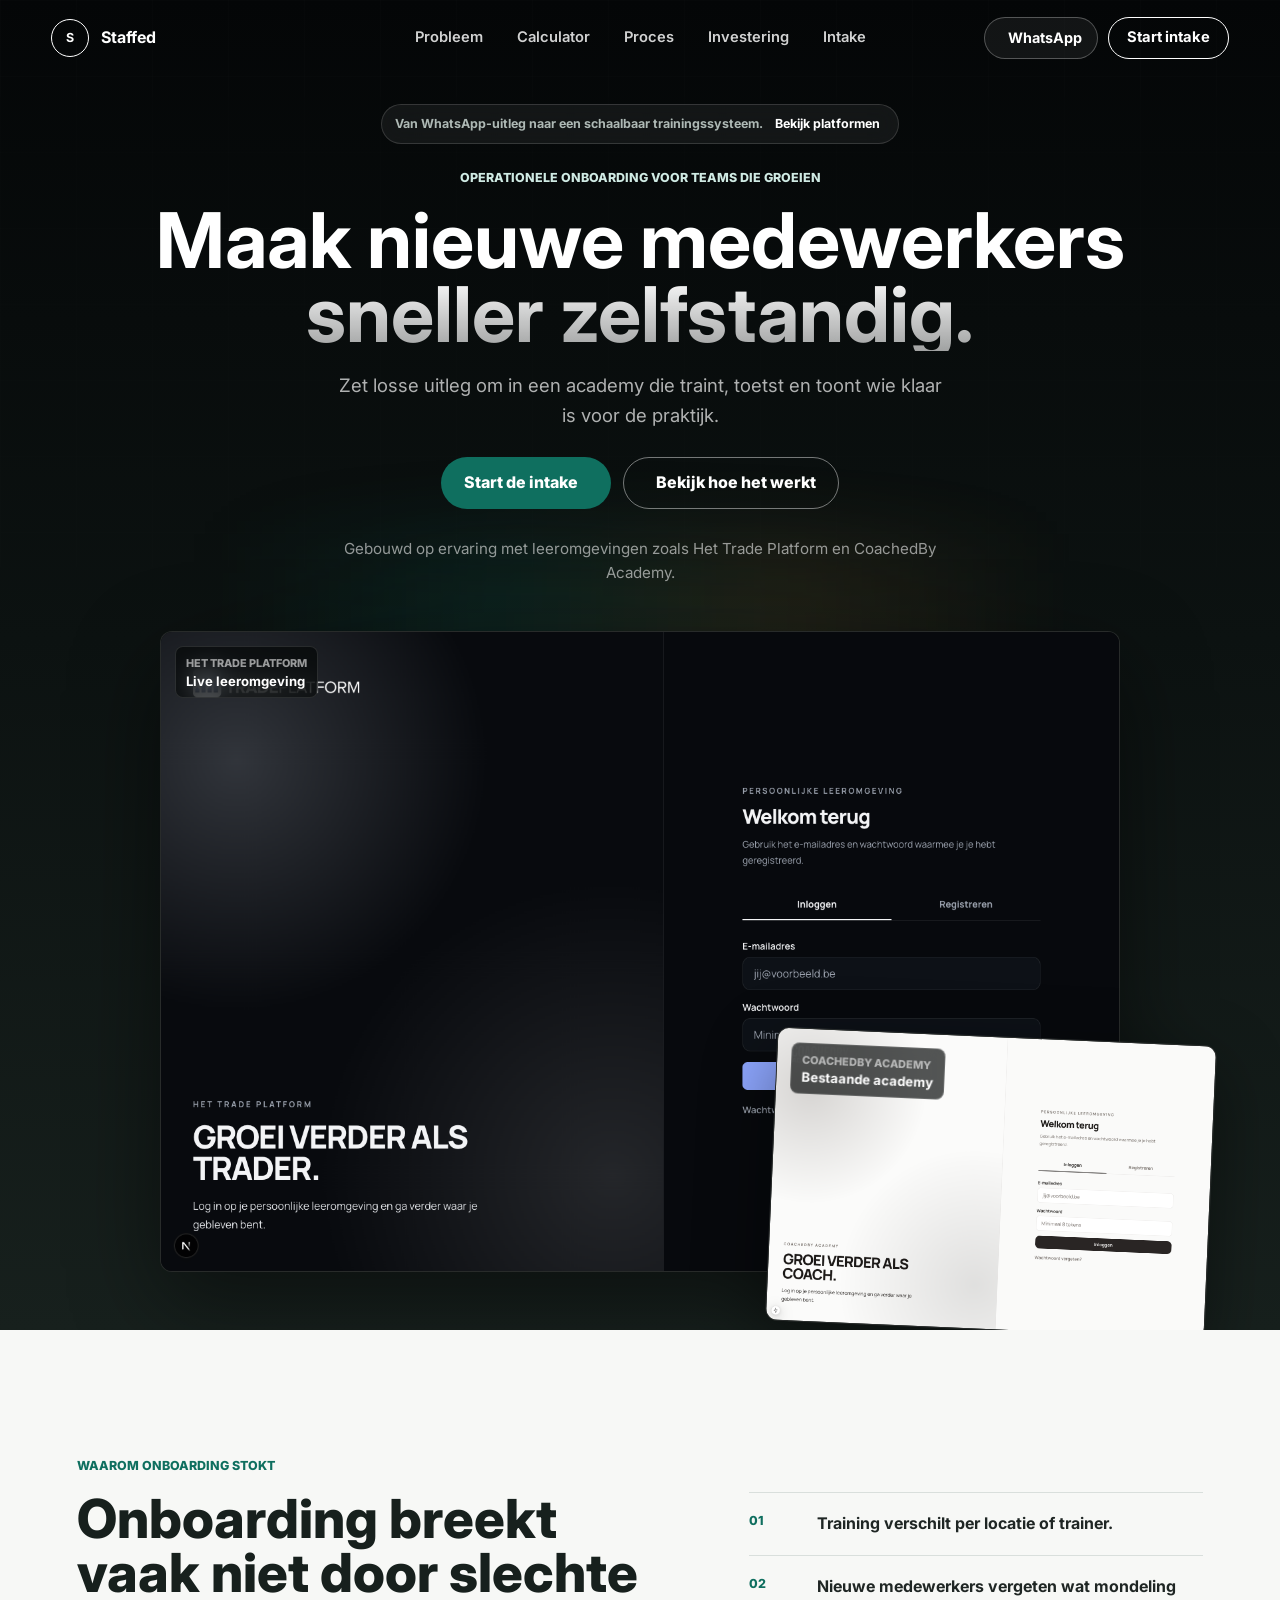
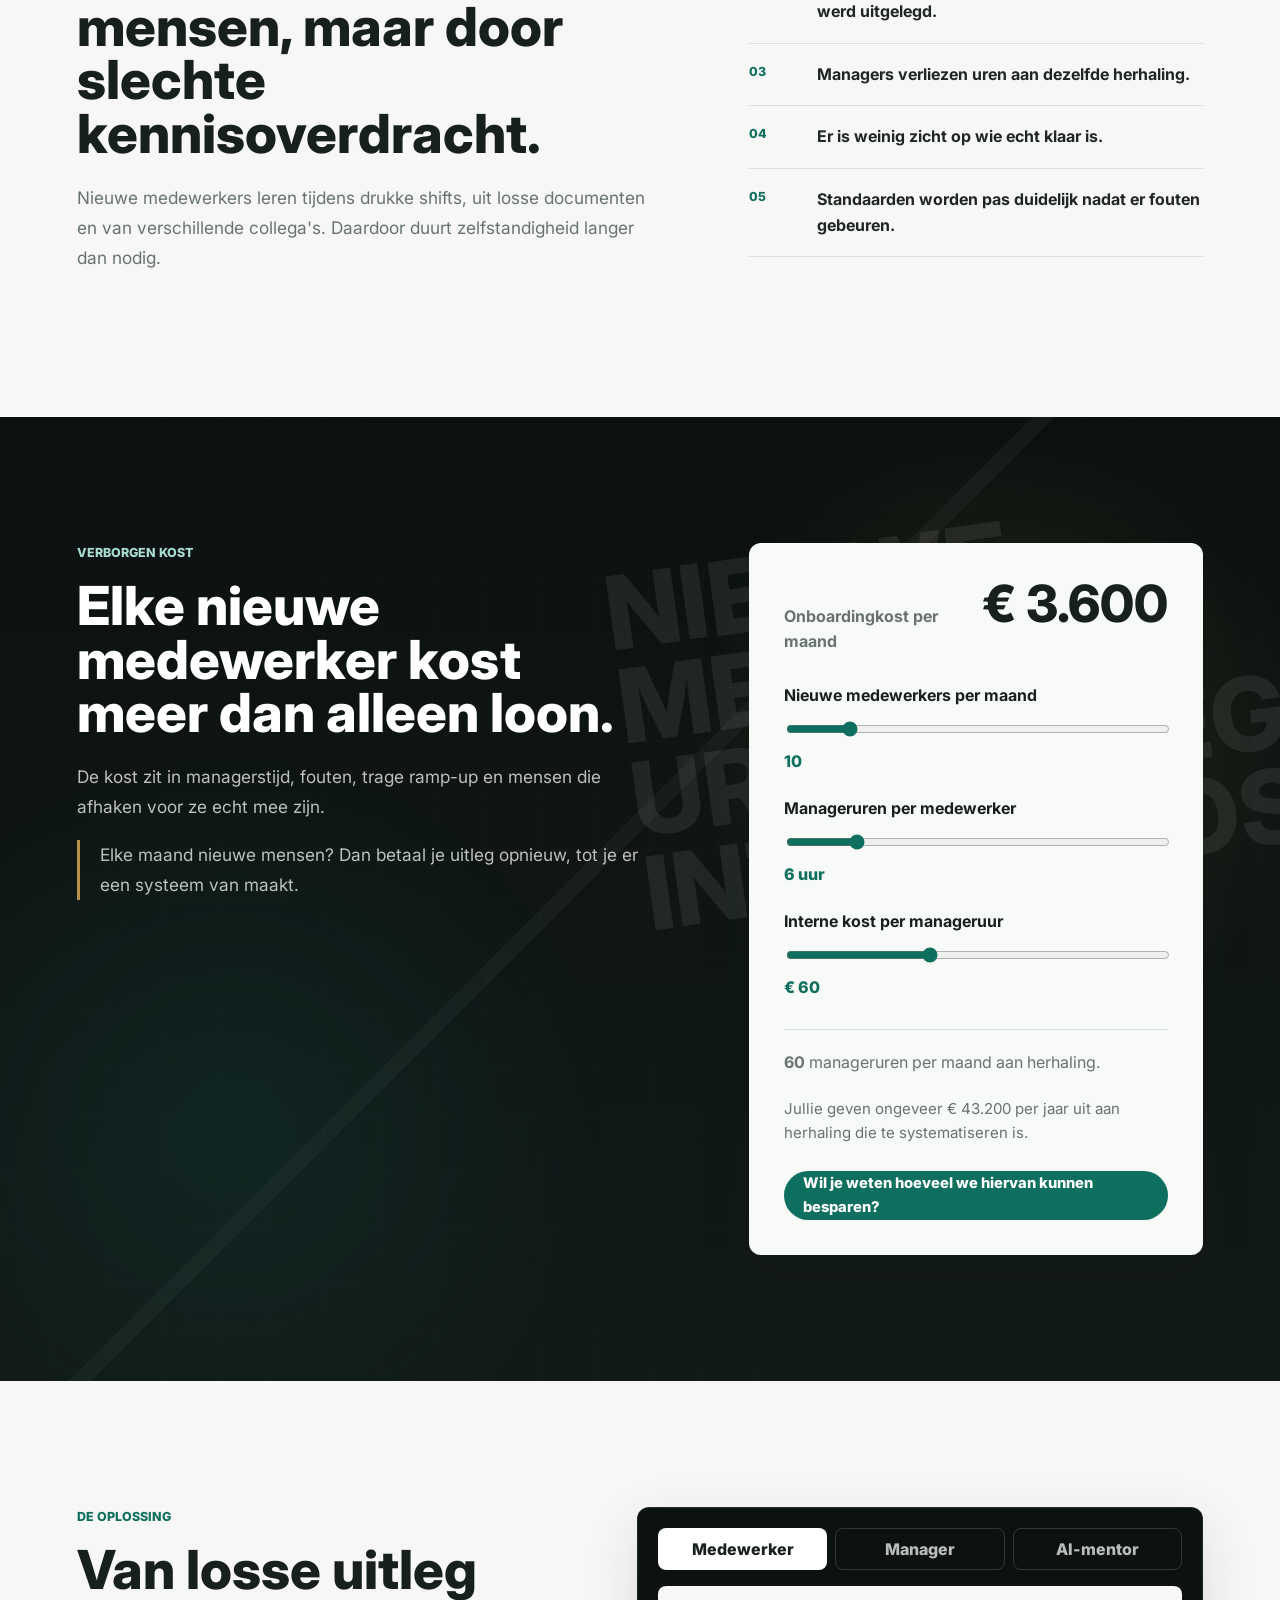
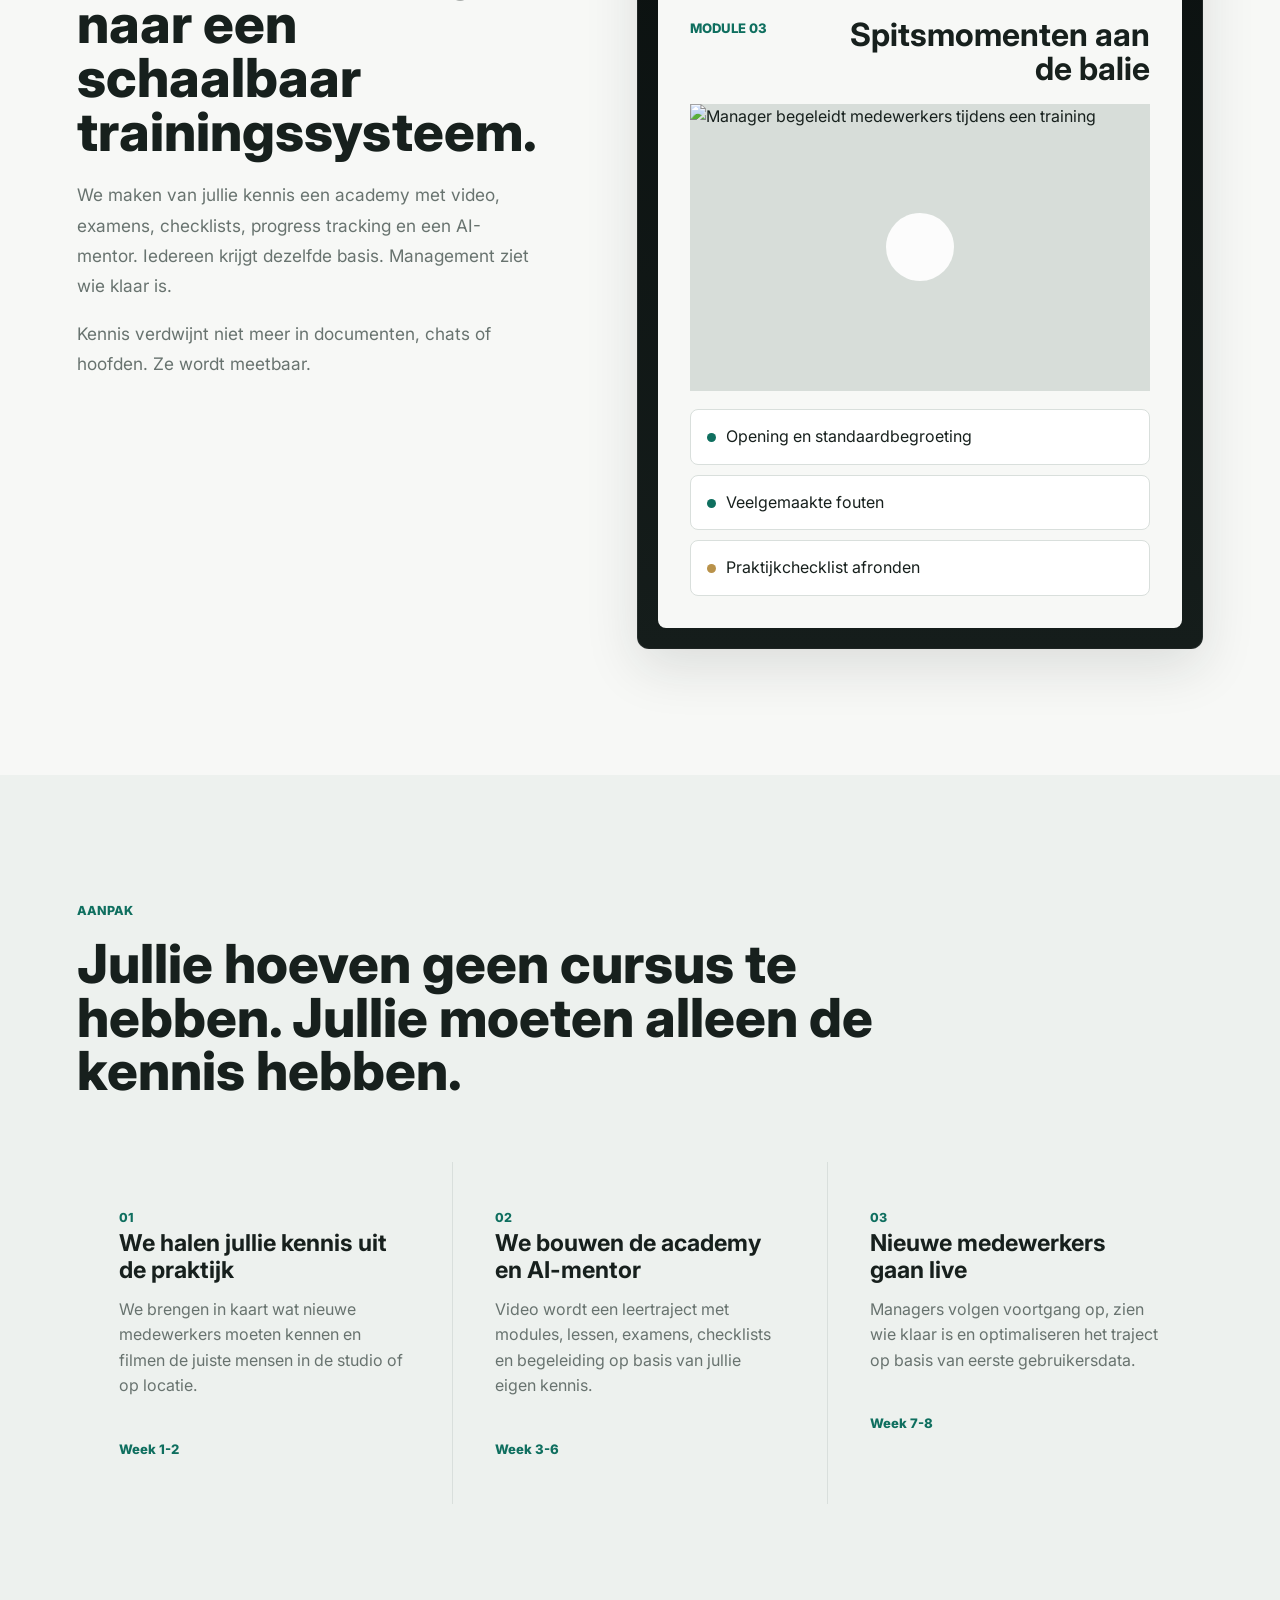
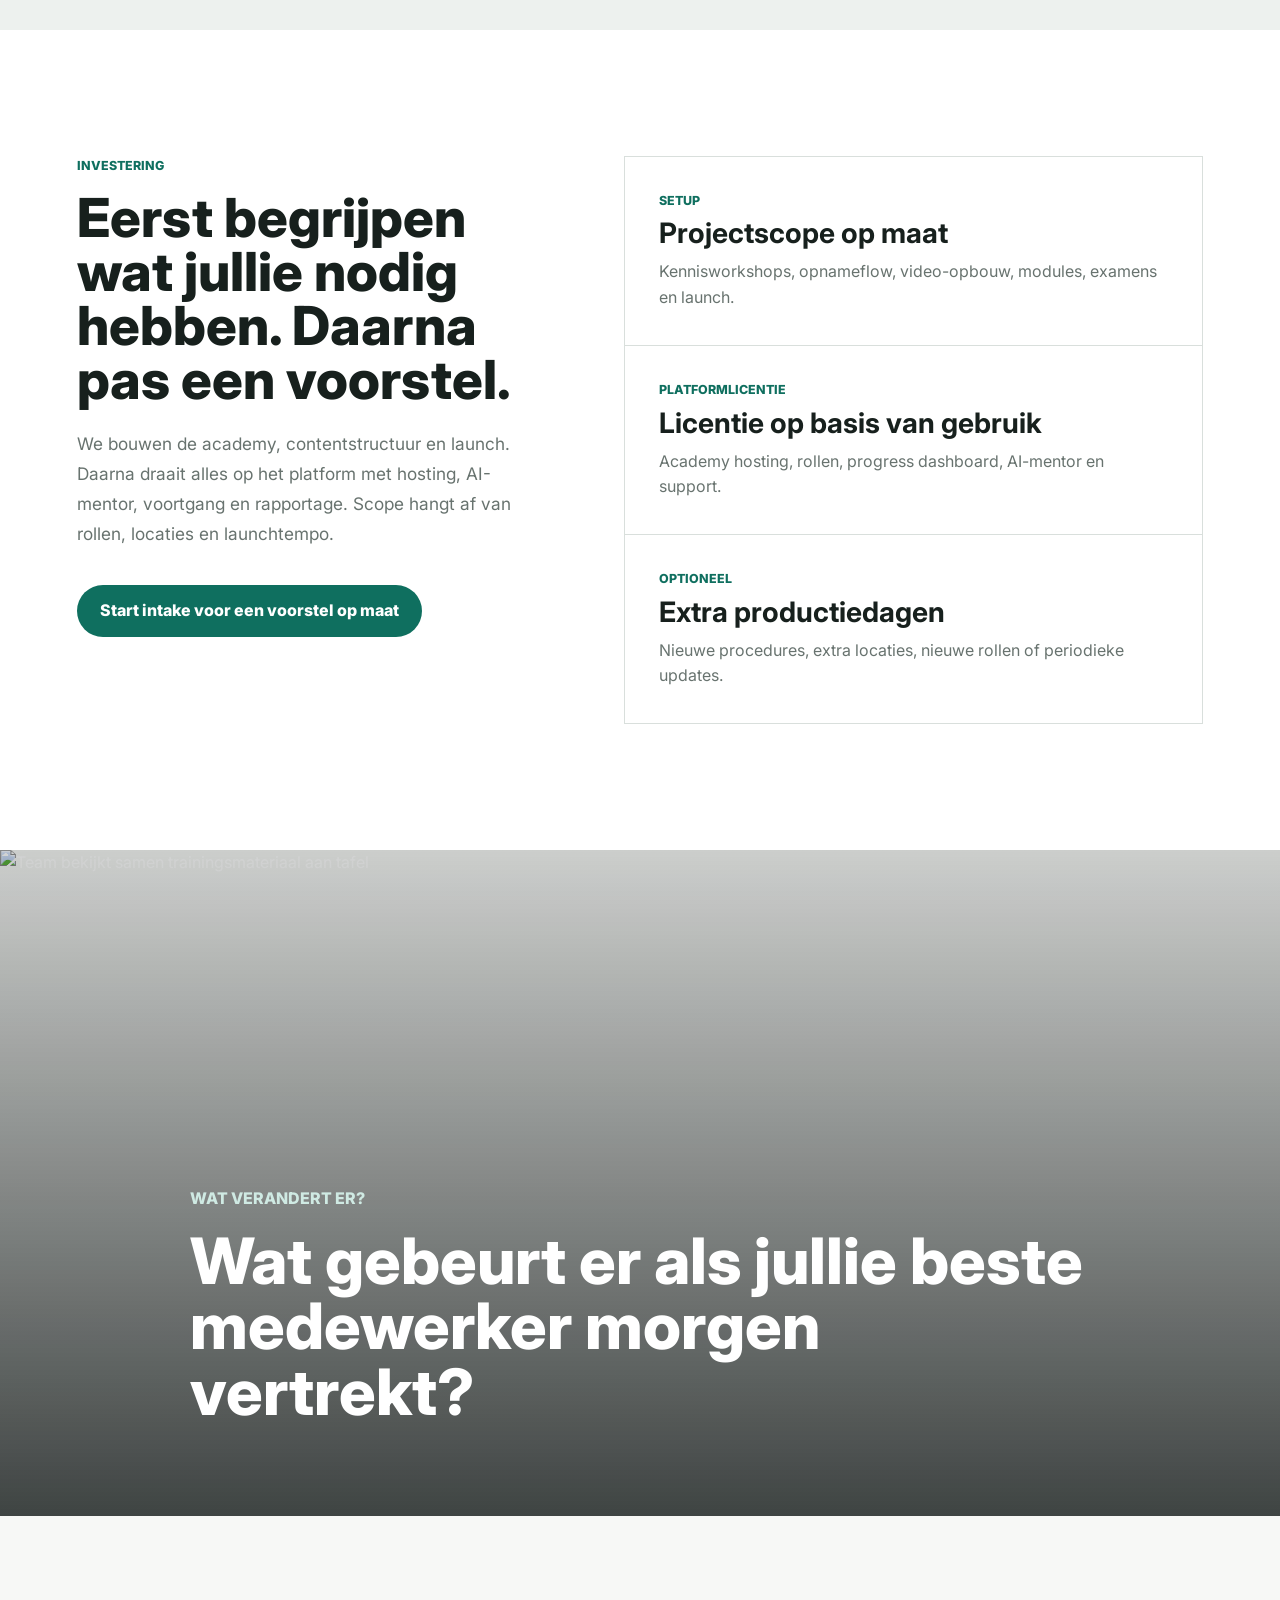
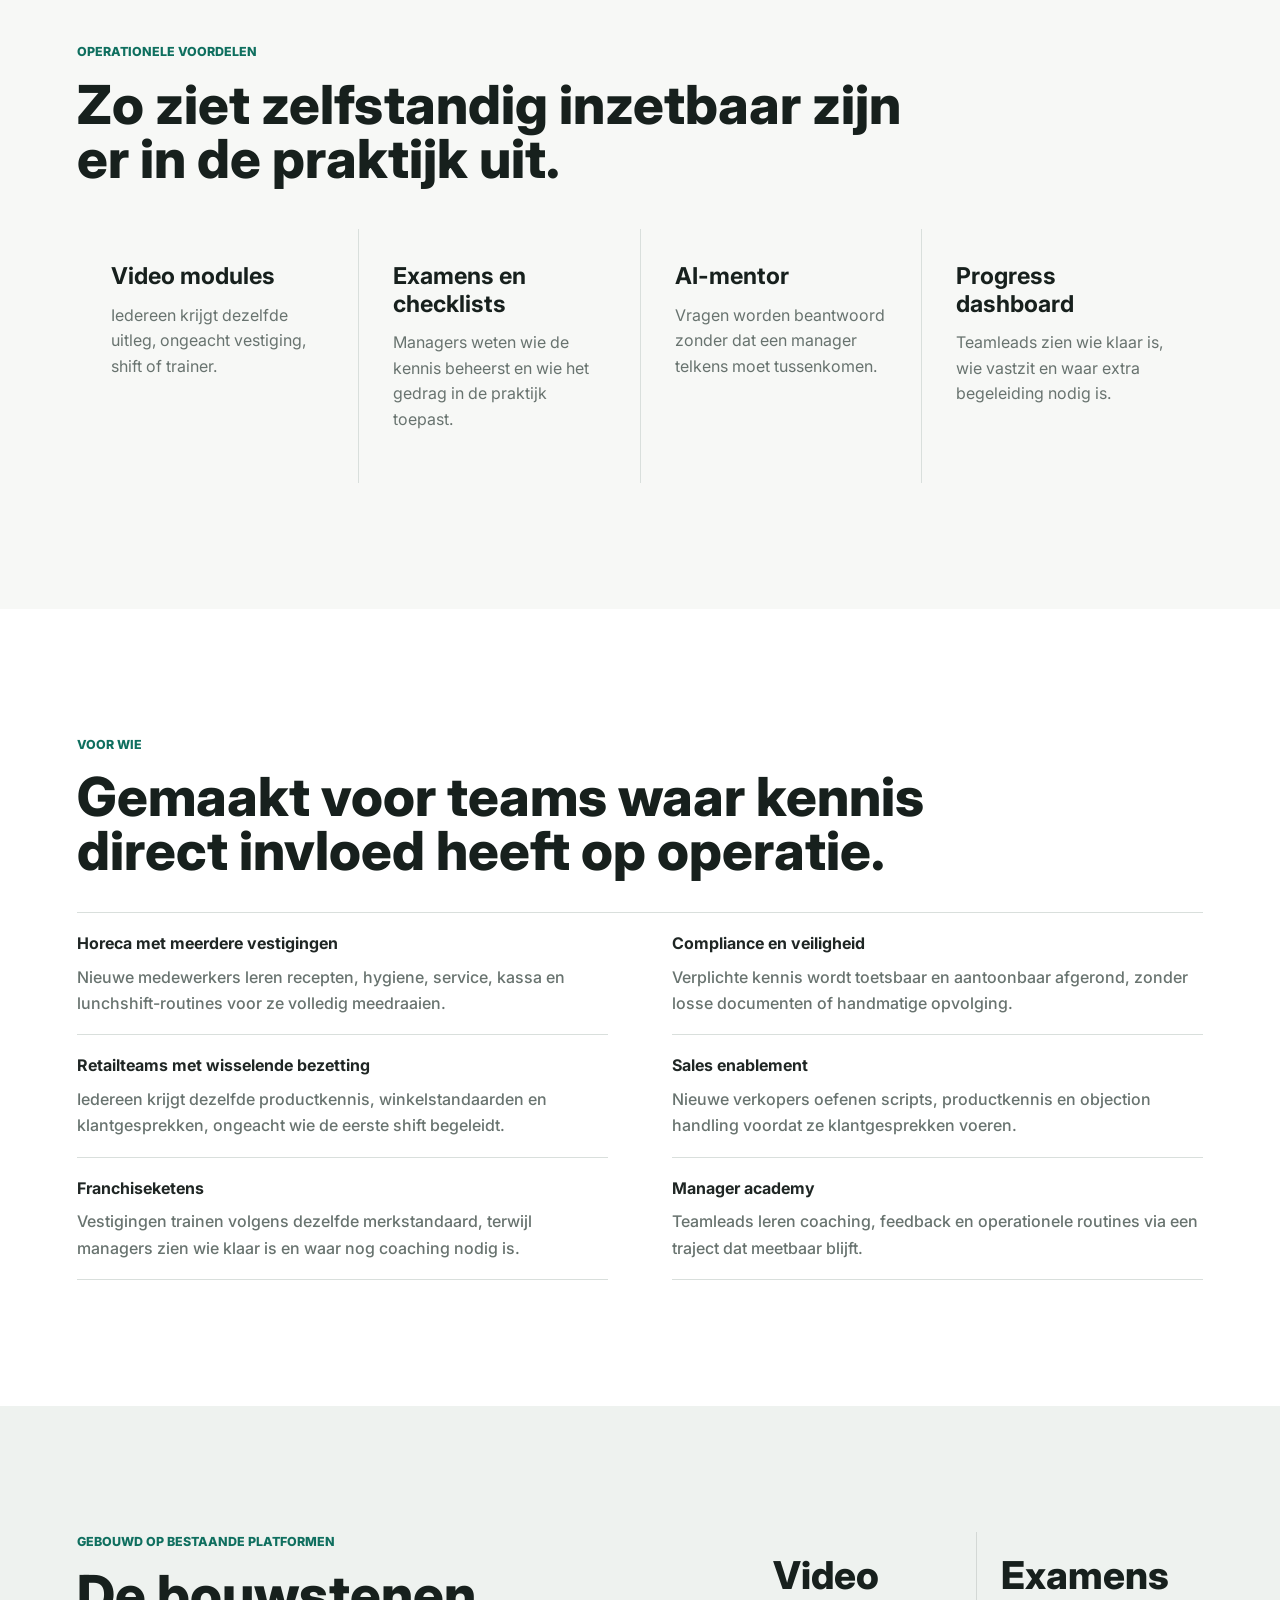
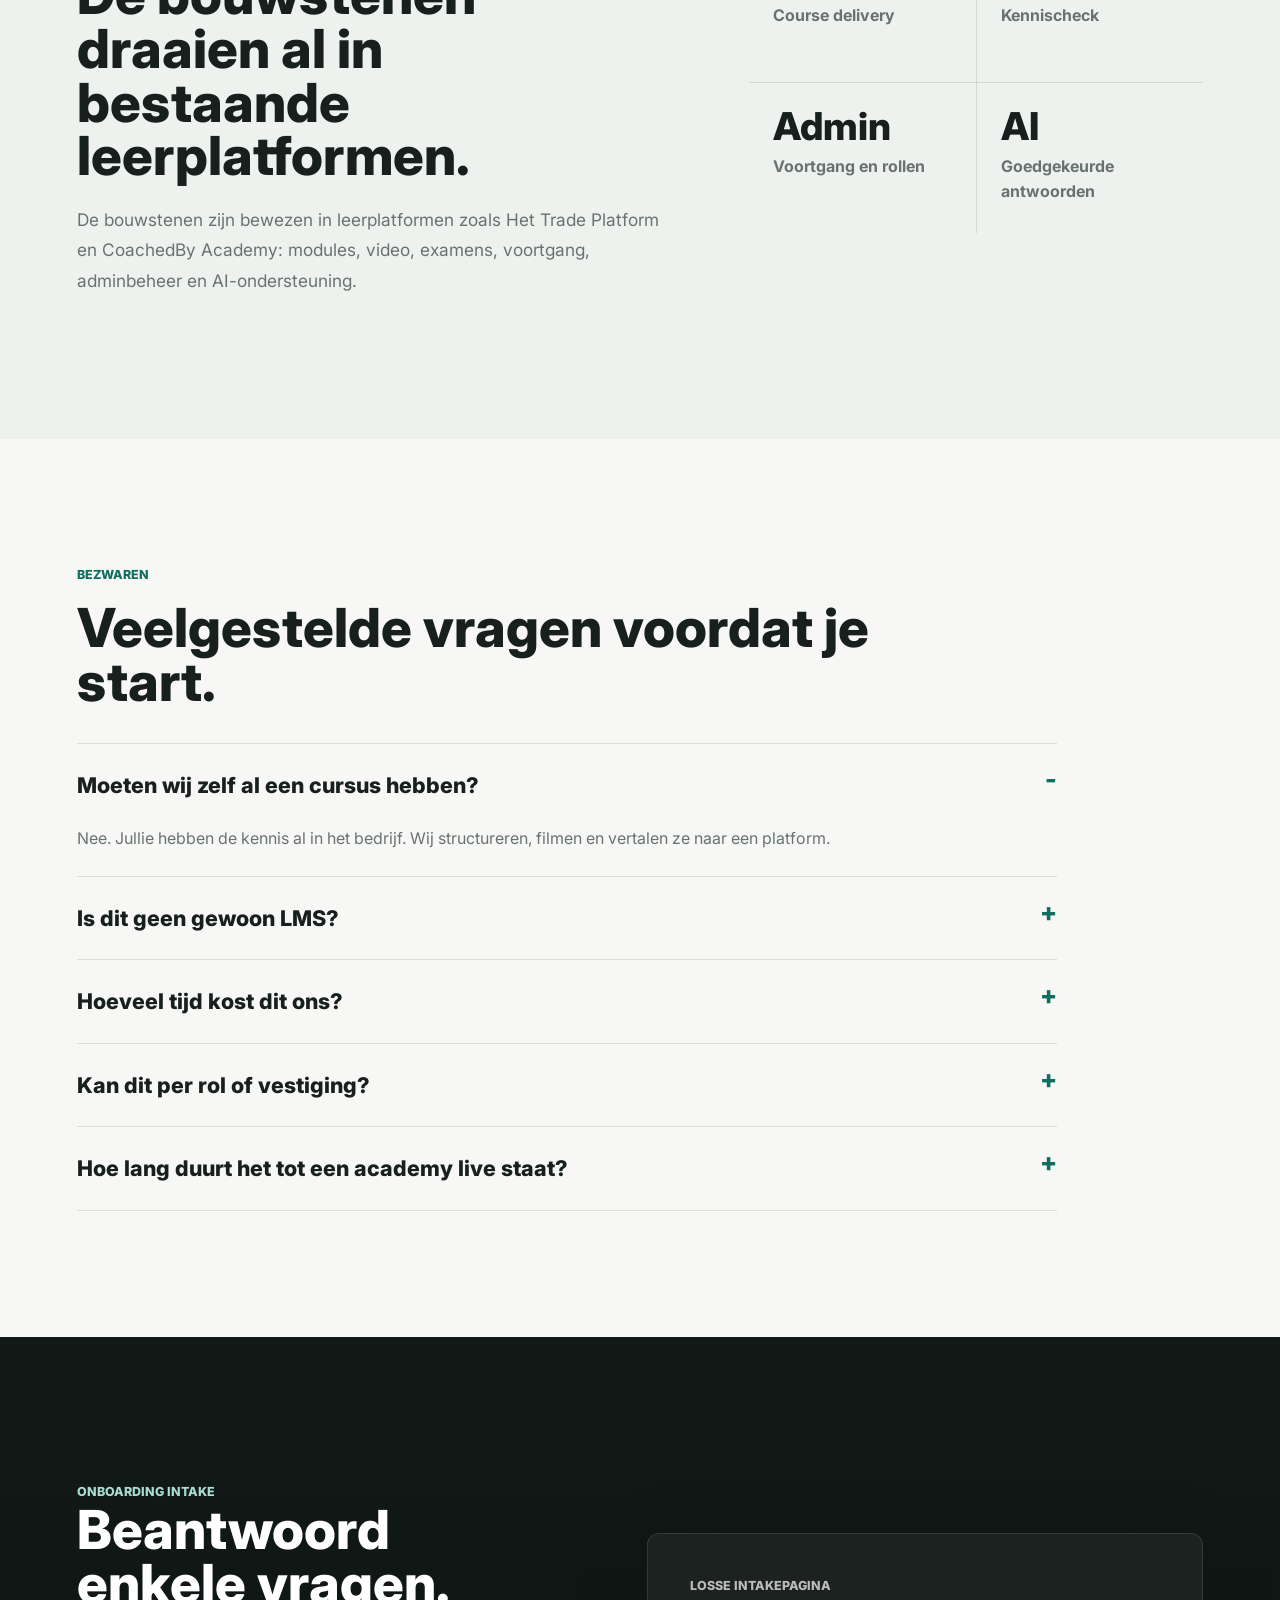
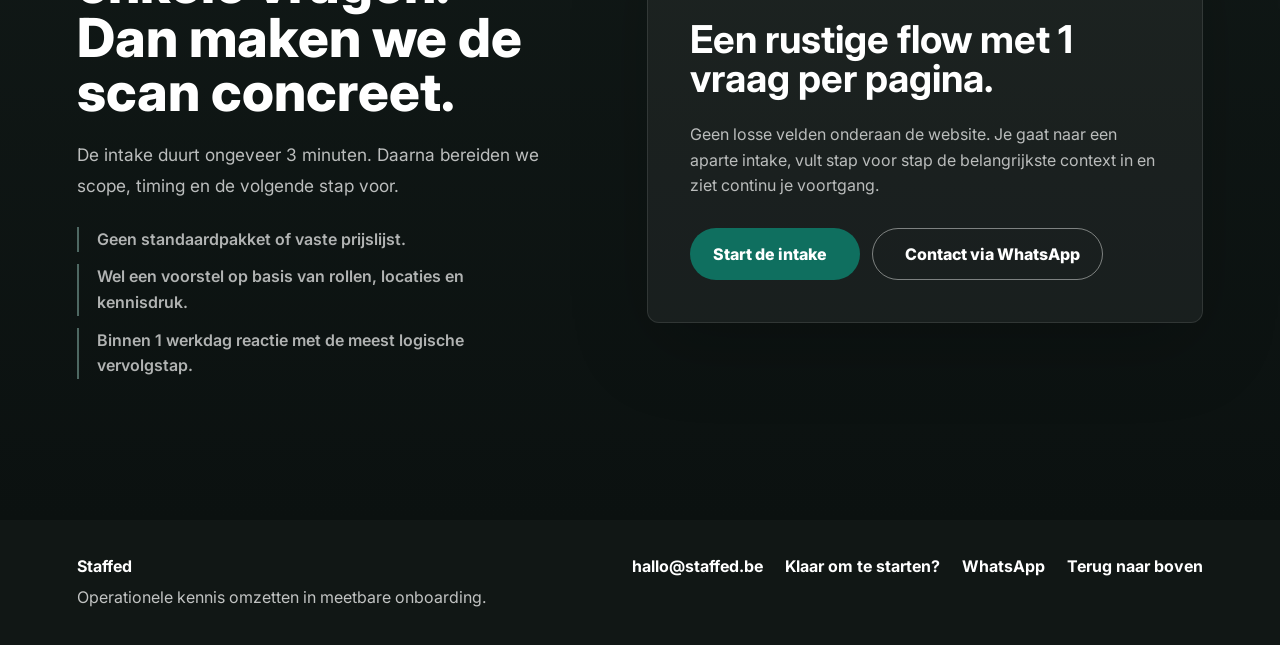
==== commit 0e1c1deb: "Update Staffed landing page" ====
--- a/index.html
+++ b/index.html
@@ -3,7 +3,7 @@
   <head>
     <meta charset="utf-8" />
     <meta name="viewport" content="width=device-width, initial-scale=1" />
-    <title>Crewbase | Operational onboarding academies</title>
+    <title>Staffed | Operational onboarding academies</title>
     <meta
       name="description"
       content="Maak nieuwe medewerkers sneller zelfstandig met een branded onboarding academy, video, examens, checklists en een AI-mentor op basis van jullie eigen kennis."
@@ -21,9 +21,9 @@
   </head>
   <body>
     <header class="site-header" aria-label="Hoofdnavigatie">
-      <a class="brand" href="#top" aria-label="Crewbase home">
-        <span class="brand-mark">CB</span>
-        <span>Crewbase</span>
+      <a class="brand" href="#top" aria-label="Staffed home">
+        <span class="brand-mark">S</span>
+        <span>Staffed</span>
       </a>
       <nav class="nav-links" aria-label="Pagina">
         <a href="#probleem">Probleem</a>
@@ -33,7 +33,7 @@
         <a href="intake.html">Intake</a>
       </nav>
       <div class="header-actions">
-        <a class="whatsapp-cta" href="https://wa.me/32400000000?text=Hallo%20Crewbase%2C%20ik%20heb%20een%20vraag%20over%20jullie%20onboarding%20academy." aria-label="Contact via WhatsApp">
+        <a class="whatsapp-cta" href="https://wa.me/32400000000?text=Hallo%20Staffed%2C%20ik%20heb%20een%20vraag%20over%20jullie%20onboarding%20academy." aria-label="Contact via WhatsApp">
           <i data-lucide="message-circle" aria-hidden="true"></i>
           <span>WhatsApp</span>
         </a>
@@ -49,7 +49,7 @@
       <a href="#proces">Proces</a>
       <a href="#prijzen">Investering</a>
       <a href="intake.html">Start intake</a>
-      <a href="https://wa.me/32400000000?text=Hallo%20Crewbase%2C%20ik%20heb%20een%20vraag%20over%20jullie%20onboarding%20academy.">WhatsApp</a>
+      <a href="https://wa.me/32400000000?text=Hallo%20Staffed%2C%20ik%20heb%20een%20vraag%20over%20jullie%20onboarding%20academy.">WhatsApp</a>
     </nav>
 
     <main id="top">
@@ -65,9 +65,7 @@
           <p class="eyebrow reveal">Operationele onboarding voor teams die groeien</p>
           <h1 id="hero-title" class="reveal">Maak nieuwe medewerkers sneller zelfstandig.</h1>
           <p class="hero-copy reveal">
-            Elke week herhaalt je manager dezelfde uitleg. Elke nieuwe medewerker leert van een
-            andere collega. En elke keer dat iemand vertrekt, gaat de kennis mee. Wij zetten die
-            kennis om in een systeem dat traint, toetst en bijhoudt wie klaar is voor de praktijk.
+            Zet losse uitleg om in een academy die traint, toetst en toont wie klaar is voor de praktijk.
           </p>
           <div class="hero-actions reveal">
             <a class="button primary" href="intake.html">
@@ -115,9 +113,8 @@
           <div class="section-copy reveal">
             <h2>Onboarding breekt vaak niet door slechte mensen, maar door slechte kennisoverdracht.</h2>
             <p>
-              Nieuwe medewerkers krijgen uitleg tijdens drukke shifts, leren van verschillende
-              collega's en vinden belangrijke info terug in losse documenten. Daardoor duurt het
-              langer voor iemand zelfstandig meedraait en blijven managers dezelfde vragen beantwoorden.
+              Nieuwe medewerkers leren tijdens drukke shifts, uit losse documenten en van verschillende
+              collega's. Daardoor duurt zelfstandigheid langer dan nodig.
             </p>
           </div>
           <div class="problem-list reveal" aria-label="Veelvoorkomende onboardingproblemen">
@@ -146,17 +143,16 @@
       </section>
 
       <section id="kosten" class="section cost-section" aria-labelledby="cost-title">
+        <div class="cost-watermark" aria-hidden="true">nieuwe mensen x uren uitleg x interne kost</div>
         <div class="cost-grid">
           <div class="section-copy reveal">
             <div class="section-kicker">Verborgen kost</div>
             <h2 id="cost-title">Elke nieuwe medewerker kost meer dan alleen loon.</h2>
             <p>
-              De verborgen kost zit in managerstijd, fouten, trage ramp-up, inconsistente kwaliteit
-              en medewerkers die afhaken voordat ze goed ingewerkt zijn.
+              De kost zit in managerstijd, fouten, trage ramp-up en mensen die afhaken voor ze echt mee zijn.
             </p>
             <p class="callout">
-              Als je elke maand nieuwe mensen opleidt, betaal je kennisoverdracht telkens opnieuw
-              tenzij je ze omzet naar een systeem.
+              Elke maand nieuwe mensen? Dan betaal je uitleg opnieuw, tot je er een systeem van maakt.
             </p>
           </div>
 
@@ -196,13 +192,11 @@
           <div class="section-kicker">De oplossing</div>
           <h2 id="solution-title">Van losse uitleg naar een schaalbaar trainingssysteem.</h2>
           <p>
-            We zetten jullie kennis om in een branded academy met video, examens, checklists,
-            progress tracking en een AI-mentor. Zo krijgt elke medewerker dezelfde basis en ziet
-            management wie klaar is voor de praktijk.
+            We maken van jullie kennis een academy met video, examens, checklists, progress tracking
+            en een AI-mentor. Iedereen krijgt dezelfde basis. Management ziet wie klaar is.
           </p>
           <p>
-            Belangrijke kennis zit niet langer verspreid over documenten, chats en hoofden. Ze wordt
-            een systeem dat traint, toetst en opvolgt.
+            Kennis verdwijnt niet meer in documenten, chats of hoofden. Ze wordt meetbaar.
           </p>
         </div>
 
@@ -313,10 +307,9 @@
             <div class="section-kicker">Investering</div>
             <h2 id="pricing-title">Eerst begrijpen wat jullie nodig hebben. Daarna pas een voorstel.</h2>
             <p>
-              De implementatie bestaat uit twee lagen: wij bouwen jullie academy met strategie,
-              opname en contentstructuur. Daarna draait ze op het platform met hosting, AI-mentor,
-              voortgang en rapportage. De investering hangt af van jullie aantal rollen, locaties,
-              opnamedagen en gewenste launchtempo.
+              We bouwen de academy, contentstructuur en launch. Daarna draait alles op het platform
+              met hosting, AI-mentor, voortgang en rapportage. Scope hangt af van rollen, locaties
+              en launchtempo.
             </p>
             <a class="button primary pricing-cta" href="intake.html">Start intake voor een voorstel op maat</a>
           </div>
@@ -407,9 +400,8 @@
             <div class="section-kicker">Gebouwd op bestaande platformen</div>
             <h2 id="proof-title">De bouwstenen draaien al in bestaande leerplatformen.</h2>
             <p>
-              Onze aanpak bouwt verder op bestaande leerplatformen zoals Het Trade Platform en
-              CoachedBy Academy, met modules, video delivery, examens, voortgangsmeting,
-              adminbeheer en AI-ondersteuning.
+              De bouwstenen zijn bewezen in leerplatformen zoals Het Trade Platform en CoachedBy Academy:
+              modules, video, examens, voortgang, adminbeheer en AI-ondersteuning.
             </p>
           </div>
           <div class="proof-metrics reveal" aria-label="Platformbouwstenen">
@@ -455,9 +447,8 @@
           <span>Onboarding intake</span>
           <h2 id="intake-title">Beantwoord enkele vragen. Dan maken we de scan concreet.</h2>
           <p>
-            De intake duurt ongeveer 3 minuten. We gebruiken je antwoorden om de juiste academy
-            scope, doorlooptijd en volgende stap voor te bereiden. Daarna plannen we een gesprek
-            van 45 minuten.
+            De intake duurt ongeveer 3 minuten. Daarna bereiden we scope, timing en de volgende
+            stap voor.
           </p>
           <ul class="intake-promises">
             <li>Geen standaardpakket of vaste prijslijst.</li>
@@ -477,7 +468,7 @@
               <span>Start de intake</span>
               <i data-lucide="arrow-right" aria-hidden="true"></i>
             </a>
-            <a class="button ghost whatsapp-button" href="https://wa.me/32400000000?text=Hallo%20Crewbase%2C%20ik%20heb%20een%20vraag%20over%20jullie%20onboarding%20academy.">
+            <a class="button ghost whatsapp-button" href="https://wa.me/32400000000?text=Hallo%20Staffed%2C%20ik%20heb%20een%20vraag%20over%20jullie%20onboarding%20academy.">
               <i data-lucide="message-circle" aria-hidden="true"></i>
               <span>Contact via WhatsApp</span>
             </a>
@@ -488,13 +479,13 @@
 
     <footer class="site-footer">
       <div>
-        <strong>Crewbase</strong>
+        <strong>Staffed</strong>
         <p>Operationele kennis omzetten in meetbare onboarding.</p>
       </div>
       <div class="footer-links">
-        <a href="mailto:hallo@crewbase.be">hallo@crewbase.be</a>
+        <a href="mailto:hallo@staffed.be">hallo@staffed.be</a>
         <a href="intake.html">Klaar om te starten?</a>
-        <a href="https://wa.me/32400000000?text=Hallo%20Crewbase%2C%20ik%20heb%20een%20vraag%20over%20jullie%20onboarding%20academy.">WhatsApp</a>
+        <a href="https://wa.me/32400000000?text=Hallo%20Staffed%2C%20ik%20heb%20een%20vraag%20over%20jullie%20onboarding%20academy.">WhatsApp</a>
         <a href="#top">Terug naar boven</a>
       </div>
     </footer>
--- a/styles.css
+++ b/styles.css
@@ -535,8 +535,54 @@
 }
 
 .cost-section {
+  position: relative;
+  overflow: hidden;
   background: linear-gradient(180deg, var(--surface-dark), var(--surface-mid));
   color: var(--white);
+}
+
+.cost-section::before {
+  content: "";
+  position: absolute;
+  inset: 0;
+  background:
+    linear-gradient(rgba(255, 255, 255, 0.035) 1px, transparent 1px),
+    linear-gradient(90deg, rgba(255, 255, 255, 0.035) 1px, transparent 1px);
+  background-size: 54px 54px;
+  mask-image: linear-gradient(115deg, transparent 0%, rgba(0, 0, 0, 0.78) 42%, transparent 78%);
+  opacity: 0.56;
+  pointer-events: none;
+}
+
+.cost-watermark {
+  position: absolute;
+  right: clamp(-180px, -8vw, -70px);
+  top: clamp(38px, 8vw, 96px);
+  width: min(760px, 82vw);
+  color: rgba(255, 255, 255, 0.08);
+  font-size: clamp(2.8rem, 8vw, 7.8rem);
+  font-weight: 800;
+  line-height: 0.92;
+  text-transform: uppercase;
+  transform: rotate(-8deg);
+  pointer-events: none;
+}
+
+.cost-section::after {
+  content: "";
+  position: absolute;
+  inset: 0;
+  background:
+    radial-gradient(circle at 78% 34%, rgba(185, 146, 74, 0.2), transparent 27%),
+    radial-gradient(circle at 18% 74%, rgba(15, 111, 95, 0.2), transparent 30%),
+    linear-gradient(135deg, transparent 0 46%, rgba(255, 255, 255, 0.045) 46% 47%, transparent 47% 100%);
+  opacity: 0.82;
+  pointer-events: none;
+}
+
+.cost-grid {
+  position: relative;
+  z-index: 1;
 }
 
 .cost-section .section-kicker {
@@ -676,6 +722,7 @@
 }
 
 .platform-screen {
+  position: relative;
   display: none;
   min-height: 540px;
   padding: clamp(18px, 4vw, 32px);
@@ -799,14 +846,69 @@
 }
 
 .screen-note {
+  position: relative;
   margin: 20px 0 0;
   color: var(--muted);
 }
 
 .chat {
+  position: relative;
   display: grid;
   gap: 16px;
   padding-top: 18px;
+}
+
+.platform-screen[data-panel="mentor"] {
+  overflow: hidden;
+  background:
+    radial-gradient(circle at 70% 34%, rgba(70, 226, 205, 0.22), transparent 32%),
+    linear-gradient(180deg, #07100e 0%, #111b18 100%);
+  color: var(--white);
+}
+
+.platform-screen[data-panel="mentor"]::before {
+  content: "";
+  position: absolute;
+  inset: -1px;
+  background:
+    linear-gradient(rgba(255, 255, 255, 0.045) 1px, transparent 1px),
+    linear-gradient(90deg, rgba(255, 255, 255, 0.045) 1px, transparent 1px);
+  background-size: 34px 34px;
+  mask-image: radial-gradient(circle at 72% 46%, rgba(0, 0, 0, 0.92), transparent 62%);
+  opacity: 0.5;
+  pointer-events: none;
+}
+
+.platform-screen[data-panel="mentor"]::after {
+  content: "";
+  position: absolute;
+  right: 12%;
+  top: 22%;
+  width: clamp(160px, 32vw, 300px);
+  aspect-ratio: 1;
+  border-radius: 50%;
+  background:
+    radial-gradient(circle, rgba(174, 247, 233, 0.42) 0 3%, transparent 4% 100%),
+    conic-gradient(from 90deg, transparent, rgba(76, 226, 205, 0.48), transparent, rgba(185, 146, 74, 0.24), transparent);
+  filter: blur(1px);
+  opacity: 0.72;
+  animation: aiGlowSpin 9s linear infinite;
+  pointer-events: none;
+}
+
+.platform-screen[data-panel="mentor"] .screen-top,
+.platform-screen[data-panel="mentor"] .chat,
+.platform-screen[data-panel="mentor"] .screen-note {
+  position: relative;
+  z-index: 1;
+}
+
+.platform-screen[data-panel="mentor"] .screen-top span {
+  color: #8ef0de;
+}
+
+.platform-screen[data-panel="mentor"] .screen-note {
+  color: rgba(255, 255, 255, 0.62);
 }
 
 .chat .question {
@@ -817,7 +919,37 @@
 }
 
 .chat .answer {
+  position: relative;
   max-width: 86%;
+}
+
+.platform-screen[data-panel="mentor"] .chat .question {
+  border-color: rgba(142, 240, 222, 0.36);
+  background: rgba(142, 240, 222, 0.12);
+  color: var(--white);
+}
+
+.platform-screen[data-panel="mentor"] .chat .answer {
+  border-color: rgba(142, 240, 222, 0.28);
+  background: rgba(255, 255, 255, 0.92);
+  color: var(--ink);
+  box-shadow:
+    0 0 0 1px rgba(142, 240, 222, 0.16),
+    0 0 38px rgba(70, 226, 205, 0.34),
+    0 18px 58px rgba(0, 0, 0, 0.24);
+}
+
+.platform-screen[data-panel="mentor"] .chat .answer::before {
+  content: "";
+  position: absolute;
+  left: 16px;
+  top: -6px;
+  width: 74px;
+  height: 3px;
+  border-radius: 999px;
+  background: linear-gradient(90deg, transparent, #8ef0de, transparent);
+  box-shadow: 0 0 18px rgba(142, 240, 222, 0.76);
+  animation: aiPulse 2.8s ease-in-out infinite;
 }
 
 .process-section {
@@ -1533,6 +1665,24 @@
   }
 }
 
+@keyframes aiGlowSpin {
+  to {
+    transform: rotate(1turn);
+  }
+}
+
+@keyframes aiPulse {
+  0%,
+  100% {
+    opacity: 0.42;
+    transform: translateX(0);
+  }
+  50% {
+    opacity: 1;
+    transform: translateX(46px);
+  }
+}
+
 @media (prefers-reduced-motion: reduce) {
   *,
   *::before,
